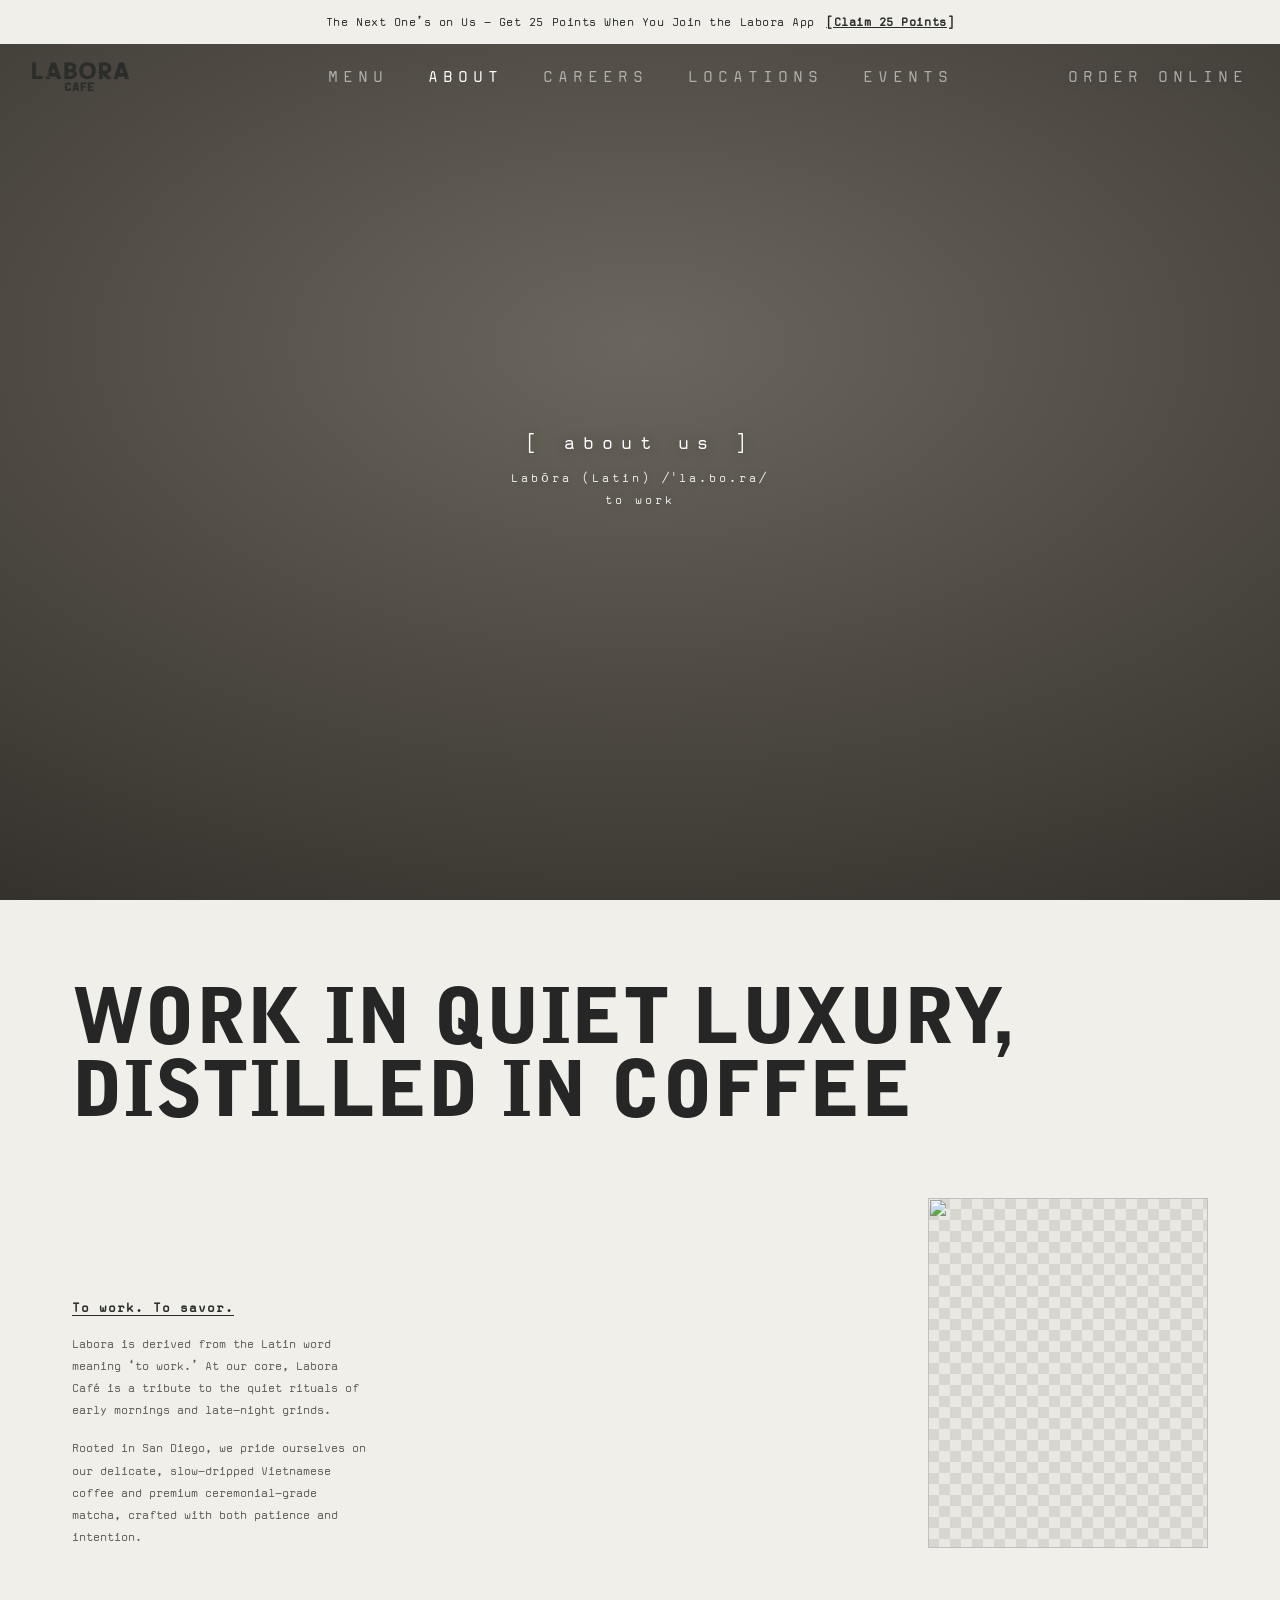
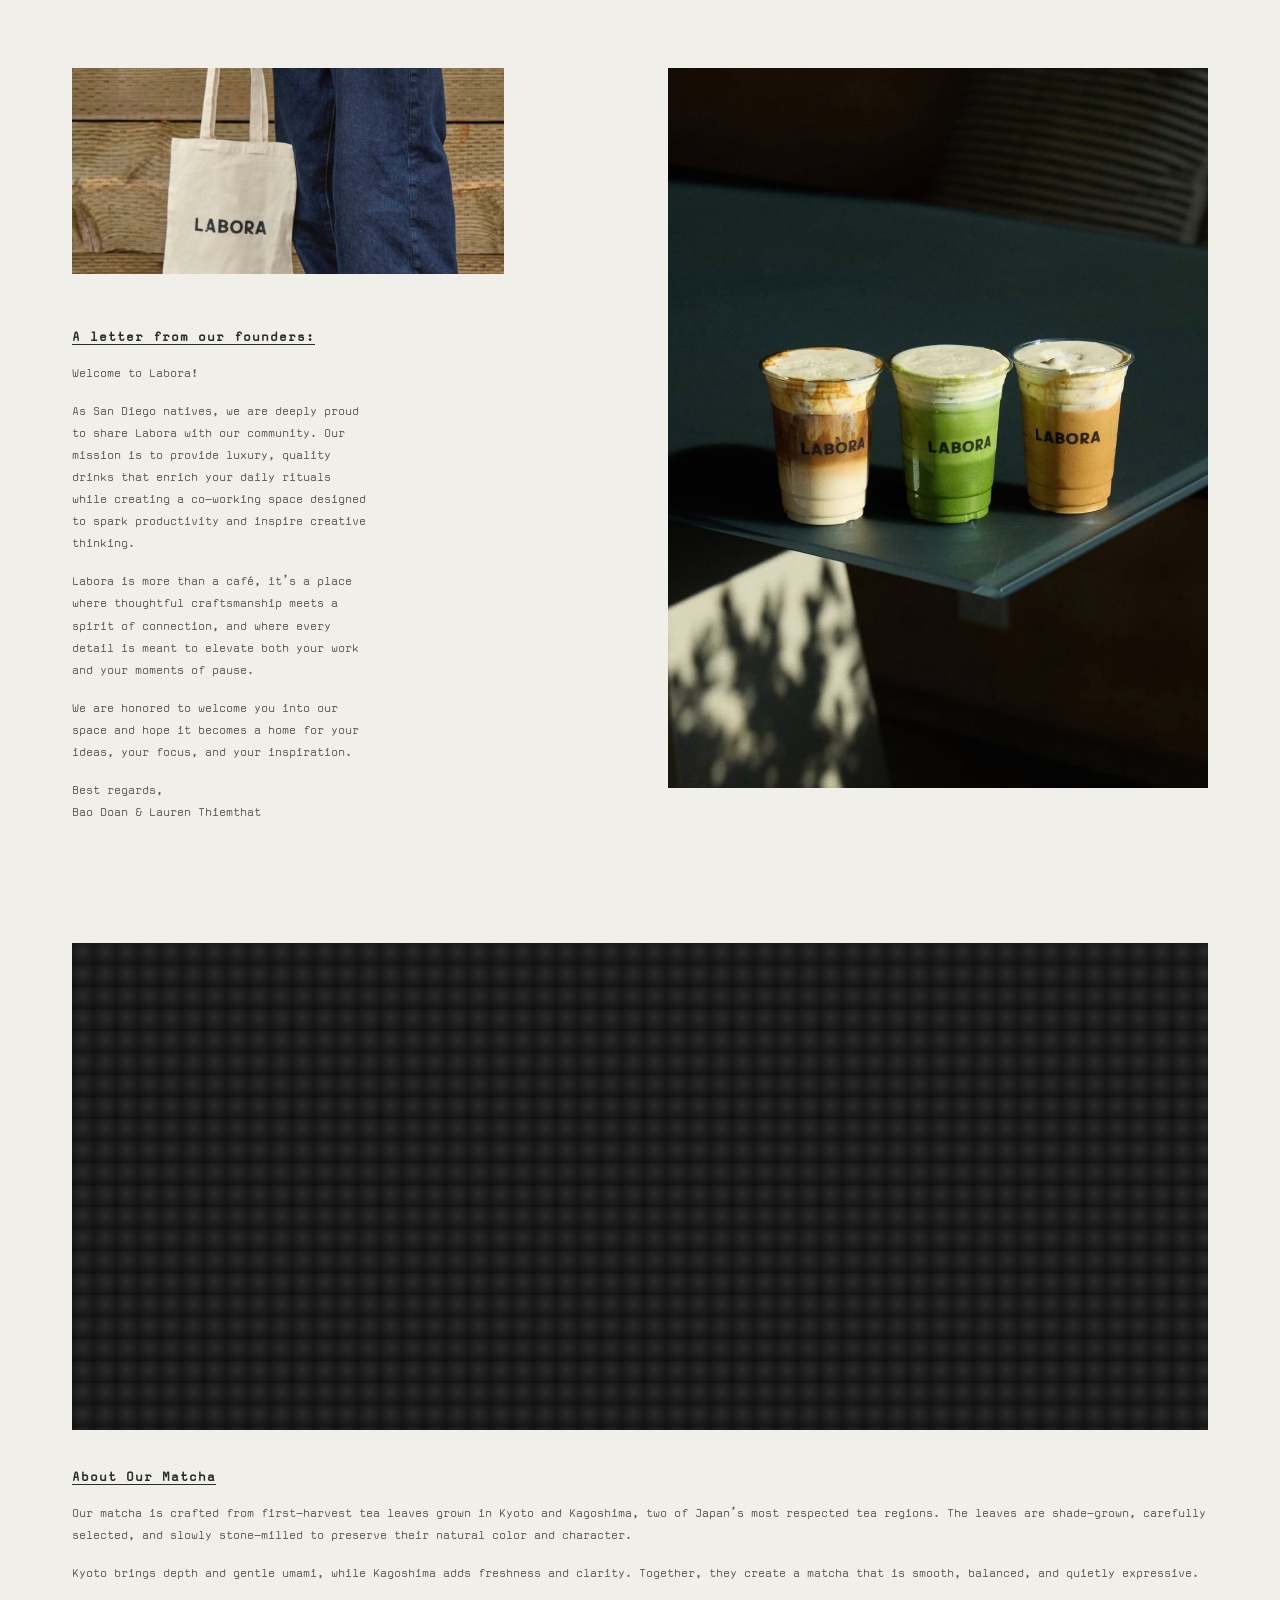
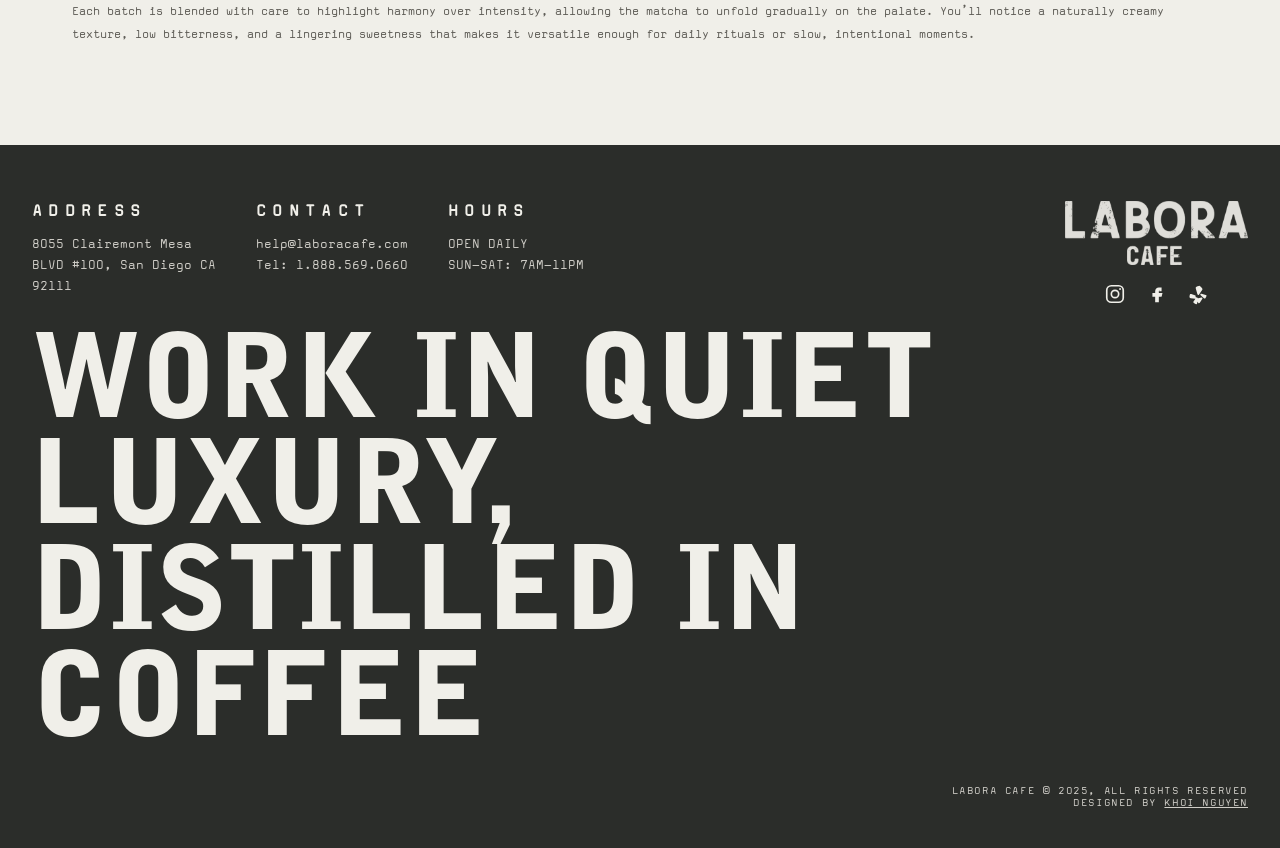
==== about.html @ d7cb6890 "Replaed placeholder + built remaining pages" ====
<!doctype html>
<html lang="en">
  <head>
    <meta charset="utf-8" />
    <meta name="viewport" content="width=device-width, initial-scale=1" />
    <title>About Us — Labora Cafe</title>
    <meta
      name="description"
      content="Labōra — Latin for 'to work.' A tribute to the quiet rituals of early mornings and late-night grinds, rooted in San Diego."
    />
    <link rel="stylesheet" href="styles.css" />
  </head>
  <body class="page-inner page-about">
    <!-- ============ ANNOUNCEMENT BAR (fixed) ============ -->
    <div class="announce">
      <p>
        The Next One&rsquo;s on Us &mdash; Get 25 Points When You Join the
        Labora App
        <a href="https://apps.apple.com/us/app/labora-cafe-rewards/id6759777764" class="announce__cta" target="_blank" rel="noopener">[Claim 25 Points]</a>
      </p>
    </div>

    <!-- ============ HERO ============ -->
    <section class="about-hero">
      <!-- NAV -->
      <header class="nav">
        <a href="index.html" class="nav__logo" aria-label="Labora Cafe home">
          <img src="assets/labora%20logo%20black.png" alt="Labora Cafe" />
        </a>

        <nav class="nav__links" aria-label="Primary">
          <a href="menu.html" class="nav__link">MENU</a>
          <a href="about.html" class="nav__link is-active">ABOUT</a>
          <a href="careers.html" class="nav__link">CAREERS</a>
          <a href="locations.html" class="nav__link">LOCATIONS</a>
          <a href="events.html" class="nav__link">EVENTS</a>
        </nav>

        <a href="https://onlineordering.laboracafe.com/" class="nav__order" target="_blank" rel="noopener">ORDER ONLINE</a>

        <button class="nav__toggle" aria-label="Open menu" aria-expanded="false">
          MENU
        </button>
      </header>

      <!-- Same footage as the ABOUT column on the home page; transition.js
         picks it up at the timestamp it was at when the column was clicked. -->
      <div class="about-hero__media">
        <video
          class="about-hero__video js-hero-video"
          muted
          loop
          playsinline
          preload="auto"
          data-section="about"
          data-video="assets/videos/about.mov"
        ></video>
      </div>

      <div class="about-hero__cue">
        <p class="about-hero__label">[ about us ]</p>
        <p class="about-hero__pron">Lab&#333;ra (Latin) /&#712;la.bo.ra/</p>
        <p class="about-hero__work">to work</p>
      </div>
    </section>

    <!-- ============ MAIN ============ -->
    <main class="about-main">
      <!-- VIEW TWO — statement + "To work. To savor." -->
      <section class="about-view2">
        <h2 class="about-statement">
          WORK IN QUIET LUXURY,<br />DISTILLED IN COFFEE
        </h2>
        <div class="about-view2__row">
          <div class="about-view2__text">
            <h3 class="about-eyebrow">To work. To savor.</h3>
            <p class="about-p">
              Labora is derived from the Latin word meaning &lsquo;to
              work.&rsquo; At our core, Labora Caf&eacute; is a tribute to the
              quiet rituals of early mornings and late-night grinds.
            </p>
            <p class="about-p">
              Rooted in San Diego, we pride ourselves on our delicate,
              slow-dripped Vietnamese coffee and premium ceremonial-grade
              matcha, crafted with both patience and intention.
            </p>
          </div>
          <div class="about-img about-view2__img js-scale">
            <img src="assets/img1.jpg" alt="" loading="lazy" decoding="async" />
          </div>
        </div>
      </section>

      <!-- VIEW ONE — a letter from our founders -->
      <section class="about-view1">
        <div class="about-view1__left">
          <div class="about-img about-view1__small js-scale">
            <img src="assets/img2.jpg" alt="" loading="lazy" decoding="async" />
          </div>
          <div class="about-view1__text">
            <h3 class="about-eyebrow">A letter from our founders:</h3>
            <p class="about-p">Welcome to Labora!</p>
            <p class="about-p">
              As San Diego natives, we are deeply proud to share Labora with our
              community. Our mission is to provide luxury, quality drinks that
              enrich your daily rituals while creating a co-working space
              designed to spark productivity and inspire creative thinking.
            </p>
            <p class="about-p">
              Labora is more than a caf&eacute;, it&rsquo;s a place where
              thoughtful craftsmanship meets a spirit of connection, and where
              every detail is meant to elevate both your work and your moments
              of pause.
            </p>
            <p class="about-p">
              We are honored to welcome you into our space and hope it becomes a
              home for your ideas, your focus, and your inspiration.
            </p>
            <p class="about-p">
              Best regards,<br />Bao Doan &amp; Lauren Thiemthat
            </p>
          </div>
        </div>
        <div class="about-img about-view1__big js-scale">
            <img src="assets/img3.jpg" alt="" loading="lazy" decoding="async" />
          </div>
      </section>

      <!-- VIEW THREE — wide media + About Our Matcha (full width) -->
      <section class="about-view3">
        <div class="about-img about-img--wide about-img--dark js-scale">
          <video
            class="about-video js-about-video"
            muted
            loop
            playsinline
            preload="none"
            data-video="assets/videos/matcha.mov"
          ></video>
        </div>
        <h3 class="about-eyebrow">About Our Matcha</h3>
        <p class="about-p">
          Our matcha is crafted from first-harvest tea leaves grown in Kyoto and
          Kagoshima, two of Japan&rsquo;s most respected tea regions. The leaves
          are shade-grown, carefully selected, and slowly stone-milled to
          preserve their natural color and character.
        </p>
        <p class="about-p">
          Kyoto brings depth and gentle umami, while Kagoshima adds freshness
          and clarity. Together, they create a matcha that is smooth, balanced,
          and quietly expressive.
        </p>
        <p class="about-p">
          Each batch is blended with care to highlight harmony over intensity,
          allowing the matcha to unfold gradually on the palate. You&rsquo;ll
          notice a naturally creamy texture, low bitterness, and a lingering
          sweetness that makes it versatile enough for daily rituals or slow,
          intentional moments.
        </p>
      </section>
    </main>

    <!-- ============ FOOTER ============ -->
    <footer class="footer">
      <div class="footer__cols">
        <div class="footer__col">
          <h3 class="footer__label">ADDRESS</h3>
          <p>8055 Clairemont Mesa<br />BLVD #100, San Diego CA<br />92111</p>
        </div>
        <div class="footer__col">
          <h3 class="footer__label">CONTACT</h3>
          <p>help@laboracafe.com<br />Tel: 1.888.569.0660</p>
        </div>
        <div class="footer__col">
          <h3 class="footer__label">HOURS</h3>
          <p>OPEN DAILY<br />SUN&ndash;SAT: 7AM&ndash;11PM</p>
        </div>

        <div class="footer__brand">
          <img
            class="footer__logo"
            src="assets/labora%20logo%20white.png"
            alt="Labora Cafe"
          />
          <div class="footer__social">
            <a href="https://www.instagram.com/laboracafe/" aria-label="Instagram" target="_blank" rel="noopener">
              <svg
                viewBox="0 0 24 24"
                width="22"
                height="22"
                fill="none"
                stroke="currentColor"
                stroke-width="1.8"
              >
                <rect x="3" y="3" width="18" height="18" rx="5" />
                <circle cx="12" cy="12" r="4" />
                <circle
                  cx="17.5"
                  cy="6.5"
                  r="1"
                  fill="currentColor"
                  stroke="none"
                />
              </svg>
            </a>
            <a href="#" aria-label="Facebook">
              <svg viewBox="0 0 24 24" width="22" height="22" fill="currentColor">
                <path
                  d="M14 9h3V5h-3c-2.2 0-4 1.8-4 4v2H7v4h3v6h4v-6h3l1-4h-4V9c0-.6.4-1 1-1z"
                />
              </svg>
            </a>
            <a href="https://www.yelp.com/biz/labora-kearny-mesa-san-diego?osq=Labora+-+Kearny+Mesa&amp;dd_referrer=https%3A%2F%2Fwww.yelp.com%2F" aria-label="Yelp" target="_blank" rel="noopener">
              <svg viewBox="0 0 24 24" width="22" height="22" fill="currentColor">
                <path
                  d="M12.5 3c-.6 0-3.5.9-3.9 1.5-.3.4-.2.9-.1 1.4l1.7 6.2c.2.7.6 1 1 1 .3 0 .6-.2.9-.6l3.3-4.9c.3-.5.5-.9.3-1.4C15.4 5.6 13.1 3 12.5 3zM8.2 13.6 3.6 12c-.5-.1-1-.2-1.4.2-.4.5-.7 3.1-.4 3.7.2.5.7.7 1.2.8l4.7.4c.6 0 1-.2 1.1-.6.2-.5 0-.9-.4-1.2zm1.9 2.1c-.4-.2-.9-.1-1.2.3l-2.7 3.9c-.3.4-.5.9-.3 1.4.3.6 2.5 1.9 3.1 1.8.6 0 .9-.5 1-1l.7-4.8c.1-.6-.1-1-.5-1.2zm5.6.6c-.2-.4-.6-.6-1.1-.5l-4.7 1c-.6.1-.9.5-.9 1 0 .6 2.1 4 2.6 4.2.5.2 1-.1 1.3-.5l2.6-4c.3-.4.4-.8.2-1.2zm3.6-3.2-4.6-1.4c-.5-.1-1 0-1.2.5-.2.4 0 .9.3 1.2l3.6 3.2c.4.3.8.5 1.3.3.6-.3 1.6-2.7 1.5-3.3-.1-.5-.5-.8-.9-.5z"
                />
              </svg>
            </a>
          </div>
        </div>
      </div>

      <div class="footer__tagline">
        <h2 class="footer__headline">
          WORK IN QUIET LUXURY,<br />DISTILLED IN COFFEE
        </h2>

        <p class="footer__legal">
          LABORA CAFE &copy; 2025, ALL RIGHTS RESERVED<br />
          DESIGNED BY
          <a href="https://khoiqnguyen.com" target="_blank" rel="noopener"
            >KHOI NGUYEN</a
          >
        </p>
      </div>
    </footer>

    <script src="about.js"></script>
    <script src="transition.js"></script>
  </body>
</html>
---- styles.css ----
/* ============================================================
   FONTS
   Drop your custom files into assets/fonts/ then update the
   src paths + filenames below. Fallbacks render until you do.
   ============================================================ */
@font-face {
  font-family: "LaboraHead";
  src: url("assets/fonts/Bell%20Gothic%20Std/Bell%20Gothic%20Std%20Black.otf")
    format("opentype");
  font-weight: 900;
  font-display: swap;
}
@font-face {
  font-family: "LaboraMono";
  src: url("assets/fonts/MagdaCleanMono/MagdaCleanMono%20Regular.otf")
    format("opentype");
  font-weight: 400;
  font-display: swap;
}

:root {
  --bg: #2b2d2a; /* charcoal */
  --cream: #f0efe9;
  --text: #f0efe9;

  /* Headline: heavy condensed grotesque. Swap fallback if needed. */
  --font-head:
    "LaboraHead", "Arial Narrow", "Oswald", "Helvetica Neue", sans-serif;
  /* Labels / body: monospace */
  --font-mono: "LaboraMono", "Courier New", ui-monospace, monospace;

  --nav-h: 64px;
  --announce-h: 44px;
}

* {
  box-sizing: border-box;
  margin: 0;
  padding: 0;
}

html,
body {
  background: var(--bg);
  color: var(--text);
}
body {
  font-family: var(--font-mono);
  -webkit-font-smoothing: antialiased;
}
a {
  color: inherit;
  text-decoration: none;
}
img {
  display: block;
  max-width: 100%;
}

/* ============================================================
   ANNOUNCEMENT BAR
   ============================================================ */
.announce {
  height: var(--announce-h);
  background: var(--cream);
  color: var(--bg);
  display: flex;
  align-items: center;
  justify-content: center;
  text-align: center;
  padding: 0 16px;
}
.announce p {
  font-family: var(--font-mono);
  font-size: 13px;
  letter-spacing: 0.04em;
}
.announce__cta {
  text-decoration: underline;
  font-weight: 700;
  margin-left: 4px;
}

/* ============================================================
   NAV (overlaid on hero)
   ============================================================ */
.nav {
  position: absolute;
  top: var(--announce-h);
  left: 0;
  right: 0;
  height: var(--nav-h);
  z-index: 20;
  display: flex;
  align-items: center;
  justify-content: space-between;
  padding: 0 32px;
  pointer-events: none; /* let panel hover pass through gaps */
}
.nav > * {
  pointer-events: auto;
}
.nav__logo img {
  height: 34px;
  width: auto;
}
.nav__order {
  font-family: var(--font-mono);
  font-size: 18px;
  letter-spacing: 5px;
  color: #fff;
  text-shadow: 0 1px 8px rgba(0, 0, 0, 0.45);
}
.nav__order:hover {
  opacity: 0.7;
}

/* ============================================================
   HERO — 5 equal columns over a cross-fading full-screen video
   ============================================================ */
.hero {
  position: relative;
  height: calc(100vh - var(--announce-h));
  overflow: hidden;
}

/* --- Full-screen background media (one layer per section) --- */
.hero__media {
  position: absolute;
  inset: 0;
  z-index: 0;
}
.hero__layer {
  position: absolute;
  inset: 0;
  opacity: 0;
  transition: opacity 0.7s ease;
  background-size: cover;
  background-position: center;
}
.hero__layer.is-active {
  opacity: 1;
}
/* Distinct placeholder gradient per section until real videos arrive */
.hero__layer[data-section="menu"] {
  background-image: linear-gradient(120deg, #3a3633, #15130f);
}
.hero__layer[data-section="about"] {
  background-image: linear-gradient(120deg, #46403a, #211b14);
}
.hero__layer[data-section="careers"] {
  background-image: linear-gradient(120deg, #2f3a33, #11160f);
}
.hero__layer[data-section="locations"] {
  background-image: linear-gradient(120deg, #3a3340, #161019);
}
.hero__layer[data-section="contact"] {
  background-image: linear-gradient(120deg, #403a33, #1a140d);
}
.hero__video {
  width: 100%;
  height: 100%;
  object-fit: cover;
  display: block;
}

/* --- The 5 columns --- */
.hero__track {
  position: relative;
  z-index: 1;
  display: flex;
  height: 100%;
}
.panel {
  position: relative;
  flex: 1 1 0;
  min-width: 0;
  height: 100%;
  display: flex;
  align-items: flex-end;
  color: #fff;
  overflow: hidden;
}

.panel__content {
  position: relative;
  z-index: 1;
  padding: 0 28px 56px;
  transition: transform 0.5s ease;
}
.panel__title {
  font-family: var(--font-head);
  font-weight: 900;
  font-size: 20px;
  line-height: 1;
  letter-spacing: 4px;
  text-transform: uppercase;
  opacity: 0.9;
  transition: opacity 0.4s ease;
}
.panel__sub {
  font-family: var(--font-mono);
  font-size: 16px;
  line-height: 1.45;
  letter-spacing: 2px;
  margin-top: 14px;
  max-width: 16em; /* narrow enough to wrap onto 2 lines */
  min-height: 2.9em; /* reserve 2 lines so CTAs align */
  opacity: 0.8;
  transition: opacity 0.4s ease;
}
.panel__more {
  display: inline-block;
  font-family: var(--font-mono);
  font-size: 14px;
  text-decoration: underline;
  margin-top: 12px;
  opacity: 0;
  transform: translateY(6px);
  transition:
    opacity 0.4s ease,
    transform 0.4s ease;
}

/* Active column (default = Menu, or the one being hovered) */
.panel.is-active .panel__title {
  opacity: 1;
}
.panel.is-active .panel__sub {
  opacity: 1;
}
.panel.is-active .panel__more {
  opacity: 1;
  transform: none;
}
.panel.is-active .panel__content {
  transform: translateY(-10px);
}

/* While actively hovering: only the text changes opacity (overlay stays uniform) */
.hero.is-hover .panel:not(.is-active) .panel__title,
.hero.is-hover .panel:not(.is-active) .panel__sub {
  opacity: 0.55;
}

/* ============================================================
   MOBILE — swipeable carousel with dots
   ============================================================ */
.dots {
  display: none;
}

@media (max-width: 768px) {
  .hero__track {
    overflow-x: auto;
    overflow-y: hidden;
    scroll-snap-type: x mandatory;
    -webkit-overflow-scrolling: touch;
    scrollbar-width: none;
  }
  .hero__track::-webkit-scrollbar {
    display: none;
  }

  .panel {
    flex: 0 0 100%;
    width: 100vw;
    scroll-snap-align: start;
  }
  .panel__content {
    padding: 0 26px 64px;
  }

  /* Every slide reads as active on mobile */
  .panel__title,
  .panel__sub {
    opacity: 1;
  }
  .panel__more {
    opacity: 1;
    transform: none;
  }
  .panel.is-active .panel__content {
    transform: none;
  }
  .dots {
    display: flex;
    justify-content: center;
    gap: 12px;
    padding: 18px 0 24px;
    background: var(--bg);
  }
  .dot {
    width: 9px;
    height: 9px;
    border-radius: 50%;
    border: none;
    background: #6f6c66;
    padding: 0;
    cursor: pointer;
    transition:
      background 0.25s ease,
      transform 0.25s ease;
  }
  .dot.is-active {
    background: var(--cream);
    transform: scale(1.15);
  }
}

/* ============================================================
   FOOTER
   ============================================================ */
.footer {
  background: var(--bg);
  color: var(--cream); /* keep footer text light even on light pages */
  padding: 56px 32px 40px;
}
.footer__cols {
  display: grid;
  grid-template-columns: repeat(3, auto) 1fr;
  gap: 40px;
  align-items: start;
}
.footer__label {
  font-family: var(--font-mono);
  font-size: 18px;
  font-weight: 700;
  letter-spacing: 0.35em;
  margin-bottom: 14px;
}
.footer__col p {
  font-family: var(--font-mono);
  font-size: 14px;
  line-height: 1.5;
  color: #cfcdc7;
}
.footer__brand {
  justify-self: end;
  display: flex;
  flex-direction: column;
  align-items: center; /* center the social row under the logo */
  width: fit-content;
}
.footer__logo {
  height: 64px;
  width: auto;
}
.footer__social {
  display: flex;
  justify-content: center;
  gap: 20px;
  margin-top: 18px;
  color: var(--cream);
}
.footer__social a:hover {
  opacity: 0.65;
}

/* Shrink-to-fit box so the legal can right-align to the headline's edge */
.footer__tagline {
  width: fit-content;
  margin-top: 28px;
}

.footer__headline {
  font-family: var(--font-head);
  font-weight: 700;
  text-transform: uppercase;
  font-size: clamp(40px, 9vw, 130px);
  line-height: 0.92;
  letter-spacing: 0.01em;
}

.footer__legal {
  font-family: var(--font-mono);
  font-size: 12px;
  letter-spacing: 0.05em;
  color: #cfcdc7;
  margin-top: 24px;
  text-align: right; /* aligns with the end of "COFFEE" */
}
.footer__legal a {
  text-decoration: underline;
}

@media (max-width: 768px) {
  .footer {
    padding: 40px 24px 32px;
    text-align: center;
  }
  .footer__cols {
    grid-template-columns: 1fr;
    gap: 28px;
    justify-items: center;
  }
  .footer__brand {
    justify-self: center;
    text-align: center;
  }
  .footer__logo {
    margin: 0 auto;
  }
  .footer__social {
    justify-content: center;
  }
  .footer__label {
    letter-spacing: 0.3em;
  }
  .footer__tagline {
    width: auto;
    margin-inline: auto;
  }
  .footer__legal {
    text-align: center;
  }
}

/* ============================================================
   INNER PAGES (shared: menu, about, …)
   ============================================================ */
.page-inner {
  background: var(--cream);
  color: var(--bg);
  padding-top: var(--announce-h); /* offset the fixed announcement bar */
}

/* Announcement bar becomes a fixed banner on inner pages */
.page-inner .announce {
  position: fixed;
  top: 0;
  left: 0;
  right: 0;
  z-index: 100;
}

/* --- Nav with links --- */
.page-inner .nav {
  position: absolute;
  top: 0; /* sits at the top of the hero (page already offset for announce) */
}
.nav__links {
  position: absolute;
  left: 50%;
  transform: translateX(-50%);
  display: flex;
  gap: 40px;
}
.nav__link,
.page-inner .nav__order {
  font-family: var(--font-mono);
  font-size: 18px;
  letter-spacing: 5px;
  color: #fff;
  opacity: 0.55;
  transition: opacity 0.25s ease;
}
.nav__link.is-active,
.nav__link:hover,
.page-inner .nav__order:hover {
  opacity: 1;
}
.nav__toggle {
  display: none;
  background: none;
  border: none;
  cursor: pointer;
  font-family: var(--font-mono);
  font-size: 18px;
  letter-spacing: 5px;
  color: #fff;
  padding: 0;
}

/* --- Hero --- */
.menu-hero {
  position: relative;
  height: calc(100vh - var(--announce-h));
  min-height: 540px;
  background: #0d0d0d;
  overflow: hidden;
}
.menu-hero__media {
  position: absolute;
  inset: 0;
  z-index: 0;
  /* placeholder backdrop until the hero video is added */
  background: radial-gradient(120% 90% at 50% 40%, #2a2a2a 0%, #0d0d0d 70%);
}
.menu-hero__video {
  width: 100%;
  height: 100%;
  object-fit: cover;
  display: block;
}
.menu-hero__cue {
  position: absolute;
  top: 50%;
  left: 50%;
  transform: translate(-50%, -50%);
  z-index: 2;
  font-family: var(--font-mono);
  font-size: 15px;
  letter-spacing: 6px;
  color: rgba(255, 255, 255, 0.85);
  white-space: nowrap;
}

/* --- Menu sections --- */
.menu-main {
  max-width: 1280px;
  margin: 0 auto;
  padding: 80px 32px 100px;
}
.menu-section + .menu-section {
  margin-top: 72px;
}
.menu-section__title {
  font-family: var(--font-head);
  font-weight: 900;
  text-transform: uppercase;
  font-size: clamp(28px, 4vw, 44px);
  letter-spacing: 0.04em;
  margin-bottom: 32px;
}
.menu-grid {
  display: grid;
  grid-template-columns: repeat(4, 1fr);
  column-gap: 28px;
  row-gap: 44px;
}
.menu-item__img {
  /* portrait frame — the drink photos are 2:3, and a landscape crop cut
     the foam layers off the top of every cup */
  aspect-ratio: 3 / 4;
  margin-bottom: 16px;
  background-color: #e9e8e2;
  /* checkerboard = image placeholder */
  background-image: linear-gradient(45deg, #d7d6cf 25%, transparent 25%),
    linear-gradient(-45deg, #d7d6cf 25%, transparent 25%),
    linear-gradient(45deg, transparent 75%, #d7d6cf 75%),
    linear-gradient(-45deg, transparent 75%, #d7d6cf 75%);
  background-size: 22px 22px;
  background-position: 0 0, 0 11px, 11px -11px, -11px 0;
  overflow: hidden;
}
.menu-item__img img {
  width: 100%;
  height: 100%;
  object-fit: cover;
  display: block;
}
.menu-item__name {
  font-family: var(--font-mono);
  font-weight: 700;
  font-size: 15px;
  letter-spacing: 1px;
  text-transform: uppercase;
  margin-bottom: 8px;
}
.menu-item__desc {
  font-family: var(--font-mono);
  font-size: 12px;
  line-height: 1.5;
  color: #76746e;
  margin-bottom: 12px;
  min-height: 3em; /* keep prices aligned across a row */
}
.menu-item__price {
  display: block;
  text-align: right;
  font-family: var(--font-mono);
  font-size: 13px;
  letter-spacing: 1px;
}

/* --- Menu page responsive --- */
@media (max-width: 768px) {
  .nav__links,
  .page-inner .nav__order {
    display: none;
  }
  .nav__toggle {
    display: block;
  }

  /* mobile dropdown when toggled open */
  .page-inner .nav.is-open .nav__links {
    display: flex;
    flex-direction: column;
    gap: 22px;
    position: fixed;
    inset: calc(var(--announce-h) + var(--nav-h)) 0 auto 0;
    background: #0d0d0d;
    padding: 28px 32px 36px;
    align-items: flex-start;
    transform: none;
    left: 0;
    z-index: 90;
  }
  .page-inner .nav.is-open .nav__order {
    display: block;
    position: fixed;
    top: calc(var(--announce-h) + var(--nav-h) + 188px);
    left: 32px;
    z-index: 90;
  }

  .menu-main {
    padding: 56px 24px 72px;
  }
  .menu-grid {
    grid-template-columns: repeat(2, 1fr);
    column-gap: 20px;
    row-gap: 36px;
  }
  .menu-section + .menu-section {
    margin-top: 56px;
  }
  .menu-item__desc {
    min-height: 0;
  }
}

/* ============================================================
   ABOUT PAGE
   ============================================================ */
.about-hero {
  position: relative;
  height: calc(100vh - var(--announce-h));
  min-height: 560px;
  overflow: hidden;
}
.about-hero__media {
  position: absolute;
  inset: 0;
  z-index: 0;
  /* backdrop shows through until the hero video has decoded a frame */
  background: radial-gradient(120% 100% at 50% 35%, #6b665d 0%, #2f2c27 85%);
}
.about-hero__video {
  width: 100%;
  height: 100%;
  object-fit: cover;
  display: block;
}
.about-hero__cue {
  position: absolute;
  top: 50%;
  left: 50%;
  transform: translate(-50%, -50%);
  z-index: 2;
  text-align: center;
  color: #fff;
  text-shadow: 0 1px 12px rgba(0, 0, 0, 0.35);
  font-family: var(--font-mono);
}
.about-hero__label {
  font-size: 20px;
  letter-spacing: 8px;
  margin-bottom: 14px;
}
.about-hero__pron,
.about-hero__work {
  font-size: 13px;
  letter-spacing: 3px;
  line-height: 1.7;
  opacity: 0.9;
}

/* --- Main container --- */
.about-main {
  max-width: 1200px;
  margin: 0 auto;
  padding: 88px 32px 100px;
}

/* Shared small underlined heading + body copy */
.about-eyebrow {
  font-family: var(--font-mono);
  font-size: 14px;
  letter-spacing: 1px;
  text-decoration: underline;
  text-underline-offset: 3px;
  margin-bottom: 18px;
}
.about-p {
  font-family: var(--font-mono);
  font-size: 13px;
  line-height: 1.7;
  color: #5f5d57;
  max-width: 42ch;
}
.about-p + .about-p {
  margin-top: 16px;
}

/* Image placeholders (checkerboard = drop an <img> inside to replace) */
.about-img {
  background-color: #e9e8e2;
  background-image: linear-gradient(45deg, #d7d6cf 25%, transparent 25%),
    linear-gradient(-45deg, #d7d6cf 25%, transparent 25%),
    linear-gradient(45deg, transparent 75%, #d7d6cf 75%),
    linear-gradient(-45deg, transparent 75%, #d7d6cf 75%);
  background-size: 22px 22px;
  background-position: 0 0, 0 11px, 11px -11px, -11px 0;
  overflow: hidden;
  transform-origin: center;
  will-change: transform;
}
.about-img img,
.about-img video {
  width: 100%;
  height: 100%;
  object-fit: cover;
  display: block;
}
.about-img--dark {
  background-color: #0d0d0d;
  background-image: radial-gradient(120% 120% at 50% 40%, #2a2a2a 0%, #0a0a0a 75%);
}

/* Statement headline */
.about-statement {
  font-family: var(--font-head);
  font-weight: 900;
  text-transform: uppercase;
  font-size: clamp(34px, 6vw, 84px);
  line-height: 0.95;
  letter-spacing: 0.01em;
  color: #262626;
}

/* VIEW TWO — statement (top) + "To work. To savor." (bottom-left) + image (right) */
.about-view2 {
  margin-bottom: 120px;
}
.about-view2 .about-statement {
  margin-bottom: 64px;
}
.about-view2__row {
  display: grid;
  grid-template-columns: 1fr auto;
  column-gap: 56px;
  align-items: end;
}
.about-view2__img {
  width: 280px;
  aspect-ratio: 4 / 5;
}

/* VIEW ONE — founders letter (small image above + text) | big image */
.about-view1 {
  display: grid;
  grid-template-columns: 1fr 1fr;
  column-gap: 56px;
  align-items: start;
  margin-bottom: 120px;
}
.about-view1__left {
  display: flex;
  flex-direction: column;
  gap: 56px;
}
.about-view1__small {
  width: 80%;
  aspect-ratio: 2.1 / 1;
}
.about-view1__big {
  aspect-ratio: 3 / 4;
}

/* VIEW THREE — wide media + "About Our Matcha" full width */
.about-img--wide {
  width: 100%;
  aspect-ratio: 21 / 9;
  margin-bottom: 40px;
}
.about-view3 .about-p {
  max-width: none; /* fill the container width */
}

@media (max-width: 768px) {
  .about-hero__label {
    font-size: 17px;
    letter-spacing: 6px;
  }
  .about-main {
    padding: 56px 24px 72px;
  }
  .about-view2__row,
  .about-view1 {
    grid-template-columns: 1fr;
    row-gap: 32px;
  }
  .about-view2__img,
  .about-view1__small {
    width: 100%;
  }
  .about-view2,
  .about-view1 {
    margin-bottom: 64px;
  }
  .about-view2 .about-statement {
    margin-bottom: 40px;
  }
  .about-img--wide {
    aspect-ratio: 4 / 3;
  }
}

/* ============================================================
   LOCATIONS PAGE
   ============================================================ */
.loc-hero {
  position: relative;
  height: calc(100vh - var(--announce-h));
  min-height: 540px;
  background: #0d0d0d;
  overflow: hidden;
}
.loc-hero__media {
  position: absolute;
  inset: 0;
  z-index: 0;
  /* backdrop shows through until the hero video has decoded a frame */
  background: radial-gradient(120% 90% at 50% 40%, #2a2a2a 0%, #0d0d0d 70%);
}
.loc-hero__video {
  width: 100%;
  height: 100%;
  object-fit: cover;
  display: block;
}
.loc-hero__cue {
  position: absolute;
  top: 50%;
  left: 50%;
  transform: translate(-50%, -50%);
  z-index: 2;
  font-family: var(--font-mono);
  font-size: 15px;
  letter-spacing: 6px;
  color: rgba(255, 255, 255, 0.85);
  white-space: nowrap;
}

/* --- The two stores --- */
.loc-main {
  max-width: 1280px;
  margin: 0 auto;
  padding: 96px 32px 110px;
}
.loc-store {
  display: grid;
  grid-template-columns: 1fr 1fr;
  column-gap: 64px;
  align-items: center;
}
.loc-store + .loc-store {
  margin-top: 120px;
}
/* second store mirrors the first: copy left, footage right */
.loc-store--flip .loc-store__media {
  order: 2;
}
.loc-store__media {
  aspect-ratio: 4 / 5;
  background: radial-gradient(120% 100% at 50% 40%, #2a2a2a 0%, #0d0d0d 75%);
  overflow: hidden;
}
.loc-store__video {
  width: 100%;
  height: 100%;
  object-fit: cover;
  display: block;
}
.loc-store__tag {
  font-family: var(--font-mono);
  font-size: 13px;
  letter-spacing: 4px;
  text-transform: uppercase;
  color: #8a8880;
  margin-bottom: 18px;
}
.loc-store__name {
  font-family: var(--font-head);
  font-weight: 900;
  text-transform: uppercase;
  font-size: clamp(34px, 5vw, 64px);
  line-height: 0.95;
  letter-spacing: 0.01em;
  color: #262626;
  margin-bottom: 28px;
}
.loc-store__desc {
  font-family: var(--font-mono);
  font-size: 13px;
  line-height: 1.7;
  color: #5f5d57;
  margin-bottom: 28px;
}
.loc-store__addr {
  display: block;
  font-family: var(--font-mono);
  font-style: normal;
  font-size: 13px;
  line-height: 1.7;
  letter-spacing: 1px;
  text-transform: uppercase;
  color: #262626;
}
/* the icon sits beside the last line, so align on the bottom edge */
.loc-store__link {
  display: inline-flex;
  align-items: flex-end;
  gap: 10px;
  transition: opacity 0.25s ease;
}
.loc-store__link:hover {
  opacity: 0.6;
}
/* underline the street only — an underscored icon reads as a glitch */
.loc-store__street {
  text-decoration: underline;
  text-underline-offset: 4px;
}
.loc-store__ext {
  flex: 0 0 auto;
  /* nudge off the baseline so it optically centres on the last line */
  margin-bottom: 4px;
}

/* Visible to screen readers only */
.sr-only {
  position: absolute;
  width: 1px;
  height: 1px;
  padding: 0;
  margin: -1px;
  overflow: hidden;
  clip: rect(0, 0, 0, 0);
  white-space: nowrap;
  border: 0;
}

@media (max-width: 768px) {
  .loc-main {
    padding: 56px 24px 72px;
  }
  .loc-store {
    grid-template-columns: 1fr;
    row-gap: 32px;
  }
  /* stacked, the footage always leads */
  .loc-store--flip .loc-store__media {
    order: 0;
  }
  .loc-store + .loc-store {
    margin-top: 72px;
  }
  .loc-store__media {
    aspect-ratio: 4 / 3;
  }
}

/* ============================================================
   FORMS (shared: careers, events)
   ============================================================ */
/* Fields are underline rules rather than boxes — the site has no
   other boxed UI, and default form chrome fights the mono type. */
.field + .field {
  margin-top: 30px;
}
.field__label {
  display: block;
  font-family: var(--font-mono);
  font-size: 12px;
  letter-spacing: 3px;
  text-transform: uppercase;
  color: #262626;
  margin-bottom: 10px;
}
.field__opt {
  color: #8a8880;
  letter-spacing: 2px;
}
.field__input {
  width: 100%;
  font-family: var(--font-mono);
  font-size: 14px;
  color: #262626;
  background: transparent;
  border: none;
  border-bottom: 1px solid #c9c7bf;
  border-radius: 0;
  padding: 8px 0;
  transition: border-color 0.25s ease;
}
.field__input:focus {
  outline: none;
  border-bottom-color: #262626;
}
.field__input.has-error {
  border-bottom-color: #a4462f;
}
.field__textarea {
  resize: vertical;
  line-height: 1.6;
}
/* Safari/iOS give date inputs their own inner padding and centring */
.field__date {
  -webkit-appearance: none;
  appearance: none;
  min-height: 37px;
  text-align: left;
  cursor: pointer;
}
.field__select {
  /* strip the native control, then draw our own caret */
  -webkit-appearance: none;
  appearance: none;
  cursor: pointer;
  background-image: linear-gradient(45deg, transparent 50%, #262626 50%),
    linear-gradient(135deg, #262626 50%, transparent 50%);
  background-position: right 6px center, right 1px center;
  background-size: 6px 6px, 6px 6px;
  background-repeat: no-repeat;
  padding-right: 20px;
}
.field__hint,
.field__error {
  font-family: var(--font-mono);
  font-size: 12px;
  line-height: 1.5;
  margin-top: 8px;
}
.field__hint {
  color: #8a8880;
}
.field__error {
  color: #a4462f;
}
.field__error:empty {
  display: none;
}

/* Resume picker — the native file input is unstylable, so it is
   visually hidden and the label acts as the button. It stays in the
   tab order and keeps its own focus ring. */
.field--file {
  margin-top: 30px;
}
.field__file {
  position: absolute;
  width: 1px;
  height: 1px;
  opacity: 0;
  overflow: hidden;
}
.filepick {
  display: flex;
  align-items: center;
  gap: 16px;
  flex-wrap: wrap;
}
.filepick__btn {
  font-family: var(--font-mono);
  font-size: 12px;
  letter-spacing: 3px;
  text-transform: uppercase;
  color: #262626;
  border: 1px solid #262626;
  padding: 11px 20px;
  cursor: pointer;
  transition:
    background 0.25s ease,
    color 0.25s ease;
}
.filepick__btn:hover {
  background: #262626;
  color: var(--cream);
}
.field__file:focus-visible + .filepick .filepick__btn {
  outline: 2px solid #262626;
  outline-offset: 3px;
}
.filepick__name {
  font-family: var(--font-mono);
  font-size: 13px;
  color: #5f5d57;
  word-break: break-all;
}

.form-submit {
  margin-top: 44px;
  font-family: var(--font-mono);
  font-size: 13px;
  letter-spacing: 4px;
  text-transform: uppercase;
  color: var(--cream);
  background: #262626;
  border: 1px solid #262626;
  padding: 15px 32px;
  cursor: pointer;
  transition:
    background 0.25s ease,
    color 0.25s ease;
}
.form-submit:hover {
  background: transparent;
  color: #262626;
}
.form-status {
  font-family: var(--font-mono);
  font-size: 12px;
  line-height: 1.6;
  margin-top: 18px;
  color: #5f5d57;
}
.form-status.is-error {
  color: #a4462f;
}
.form-status:empty {
  display: none;
}

/* ============================================================
   CAREERS PAGE
   ============================================================ */
.careers-hero {
  position: relative;
  height: calc(100vh - var(--announce-h));
  min-height: 540px;
  background: #0d0d0d;
  overflow: hidden;
}
.careers-hero__media {
  position: absolute;
  inset: 0;
  z-index: 0;
  /* backdrop shows through until the hero video has decoded a frame */
  background: radial-gradient(120% 90% at 50% 40%, #2a2a2a 0%, #0d0d0d 70%);
}
.careers-hero__video {
  width: 100%;
  height: 100%;
  object-fit: cover;
  display: block;
}
.careers-hero__cue {
  position: absolute;
  top: 50%;
  left: 50%;
  transform: translate(-50%, -50%);
  z-index: 2;
  font-family: var(--font-mono);
  font-size: 15px;
  letter-spacing: 6px;
  color: rgba(255, 255, 255, 0.85);
  white-space: nowrap;
}

/* --- Statement + application form --- */
.careers-main {
  max-width: 1280px;
  margin: 0 auto;
  padding: 96px 32px 110px;
  display: grid;
  grid-template-columns: 1fr 1fr;
  column-gap: 80px;
  align-items: start;
}
.careers-statement {
  font-family: var(--font-head);
  font-weight: 900;
  text-transform: uppercase;
  font-size: clamp(34px, 5vw, 68px);
  line-height: 0.95;
  letter-spacing: 0.01em;
  color: #262626;
}
.careers-form {
  max-width: 480px;
}


@media (max-width: 900px) {
  .careers-main {
    grid-template-columns: 1fr;
    row-gap: 48px;
  }
  .careers-form {
    max-width: none;
  }
}
@media (max-width: 768px) {
  .careers-main {
    padding: 56px 24px 72px;
  }
}

/* ============================================================
   EVENTS PAGE
   ============================================================ */
.events-hero {
  position: relative;
  height: calc(100vh - var(--announce-h));
  min-height: 540px;
  background: #0d0d0d;
  overflow: hidden;
}
.events-hero__media {
  position: absolute;
  inset: 0;
  z-index: 0;
  /* backdrop shows through until the hero video has decoded a frame */
  background: radial-gradient(120% 90% at 50% 40%, #2a2a2a 0%, #0d0d0d 70%);
}
.events-hero__video {
  width: 100%;
  height: 100%;
  object-fit: cover;
  display: block;
}
.events-hero__cue {
  position: absolute;
  top: 50%;
  left: 50%;
  transform: translate(-50%, -50%);
  z-index: 2;
  font-family: var(--font-mono);
  font-size: 15px;
  letter-spacing: 6px;
  color: rgba(255, 255, 255, 0.85);
  white-space: nowrap;
}

/* --- Statement + enquiry form --- */
.events-main {
  max-width: 1280px;
  margin: 0 auto;
  padding: 96px 32px 110px;
  display: grid;
  grid-template-columns: 1fr 1fr;
  column-gap: 80px;
  align-items: start;
}
/* The intro spans the full row height so the paragraph can be pushed to
   the bottom of it, landing its last line level with the submit button.
   The statement stays put at the top. */
.events-intro {
  align-self: stretch;
  display: flex;
  flex-direction: column;
}
.events-statement {
  font-family: var(--font-head);
  font-weight: 900;
  text-transform: uppercase;
  font-size: clamp(34px, 5vw, 68px);
  line-height: 0.95;
  letter-spacing: 0.01em;
  color: #262626;
  margin-bottom: 32px; /* minimum gap; the auto margin below takes the slack */
}
.events-p {
  margin-top: auto;
  font-family: var(--font-mono);
  font-size: 13px;
  line-height: 1.8;
  color: #5f5d57;
  max-width: 46ch;
}
.events-form {
  max-width: 480px;
}

@media (max-width: 900px) {
  .events-main {
    grid-template-columns: 1fr;
    row-gap: 48px;
  }
  .events-form,
  .events-p {
    max-width: none;
  }
}
@media (max-width: 768px) {
  .events-main {
    padding: 56px 24px 72px;
  }
}

/* ============================================================
   LOADER (homepage, once per session)
   White panel with the LABORA logo as a mask; video/fill rises
   inside the logo as assets load, then the panel slides up.
   ============================================================ */
.loaded .loader {
  display: none !important; /* returning visitors this session: no flash */
}
body.is-loading {
  overflow: hidden;
}
.loader {
  position: fixed;
  inset: 0;
  z-index: 1000;
  background: var(--cream);
  display: flex;
  align-items: center;
  justify-content: center;
  transform: translateY(0);
  transition: transform 0.85s cubic-bezier(0.76, 0, 0.24, 1);
}
.loader.is-done {
  transform: translateY(-100%);
}
.loader__logo {
  position: relative;
  width: min(62vw, 480px);
  aspect-ratio: 1088 / 381;
  -webkit-mask: url("assets/labora%20logo%20black.png") center / contain no-repeat;
  mask: url("assets/labora%20logo%20black.png") center / contain no-repeat;
}
/* the fill (video + placeholder gradient) sits behind everything */
.loader__media {
  position: absolute;
  inset: 0;
  background: linear-gradient(180deg, #4a423a 0%, #211d18 100%);
}
.loader__video {
  width: 100%;
  height: 100%;
  object-fit: cover;
  display: block;
}
/* the cover masks the TOP of the logo; its height shrinks as progress grows,
   so the fill appears to rise from the bottom up */
.loader__cover {
  position: absolute;
  left: 0;
  right: 0;
  top: 0;
  height: 100%;
  background: #d8d8d2; /* empty-letter color, visible on the cream panel */
  transition: height 0.25s linear;
}

@media (prefers-reduced-motion: reduce) {
  .loader {
    transition: none;
  }
  .loader__cover {
    transition: none;
  }
}

/* ============================================================
   PAGE TRANSITIONS
   Leaving home: the chrome and column copy dissolve while the
   hero video is left untouched, so the footage carries across
   the navigation. The destination page runs the same clip from
   the timestamp it was at, then fades its own copy back in.
   ============================================================ */

/* --- Exit --- */
.is-leaving .panel__content {
  opacity: 0;
  transform: translateY(-16px);
  transition:
    opacity 0.3s ease,
    transform 0.45s cubic-bezier(0.4, 0, 0.2, 1);
}
/* the column being entered holds a beat longer than its neighbours */
.is-leaving .panel.is-active .panel__content {
  transition-delay: 0.08s;
}
.is-leaving .announce,
.is-leaving .nav,
.is-leaving .dots {
  opacity: 0;
  transition: opacity 0.35s ease;
}
/* inner pages have no shared footage to preserve — dissolve the lot */
.is-leaving .page-inner {
  opacity: 0;
  transition: opacity 0.35s ease;
}
/* The entrance animations below hold their final frame, and an animated
   value outranks a plain declaration — cancel them on the way out or the
   exit transitions above would never take effect. */
.is-leaving .announce,
.is-leaving .nav,
.is-leaving .hero__track,
.is-leaving .menu-main,
.is-leaving .about-main,
.is-leaving .loc-main,
.is-leaving .menu-hero__cue,
.is-leaving .about-hero__cue,
.is-leaving .loc-hero__cue,
.is-leaving .careers-main,
.is-leaving .careers-hero__cue,
.is-leaving .events-main,
.is-leaving .events-hero__cue {
  animation: none;
}

/* --- Entrance --- */
@keyframes laboraFade {
  from {
    opacity: 0;
  }
  to {
    opacity: 1;
  }
}
/* the hero cues are centred with translate(-50%, -50%) — the keyframes
   have to carry that through or they'd snap out of position */
@keyframes laboraCueIn {
  from {
    opacity: 0;
    transform: translate(-50%, calc(-50% + 14px));
  }
  to {
    opacity: 1;
    transform: translate(-50%, -50%);
  }
}

.page-inner .announce,
.page-inner .nav {
  animation: laboraFade 0.6s 0.1s both ease-out;
}
.menu-hero__cue,
.about-hero__cue,
.loc-hero__cue,
.careers-hero__cue,
.events-hero__cue {
  animation: laboraCueIn 0.85s 0.25s both cubic-bezier(0.22, 1, 0.36, 1);
}
.menu-main,
.about-main,
.loc-main,
.careers-main,
.events-main {
  animation: laboraFade 0.7s 0.2s both ease-out;
}
.hero__track {
  animation: laboraFade 0.6s both ease-out;
}

@media (prefers-reduced-motion: reduce) {
  .is-leaving .panel__content,
  .is-leaving .announce,
  .is-leaving .nav,
  .is-leaving .dots,
  .is-leaving .page-inner {
    transition: none;
  }
  .page-inner .announce,
  .page-inner .nav,
  .menu-hero__cue,
  .about-hero__cue,
  .loc-hero__cue,
  .careers-hero__cue,
  .events-hero__cue,
  .menu-main,
  .about-main,
  .loc-main,
  .careers-main,
  .events-main,
  .hero__track {
    animation: none;
  }
}
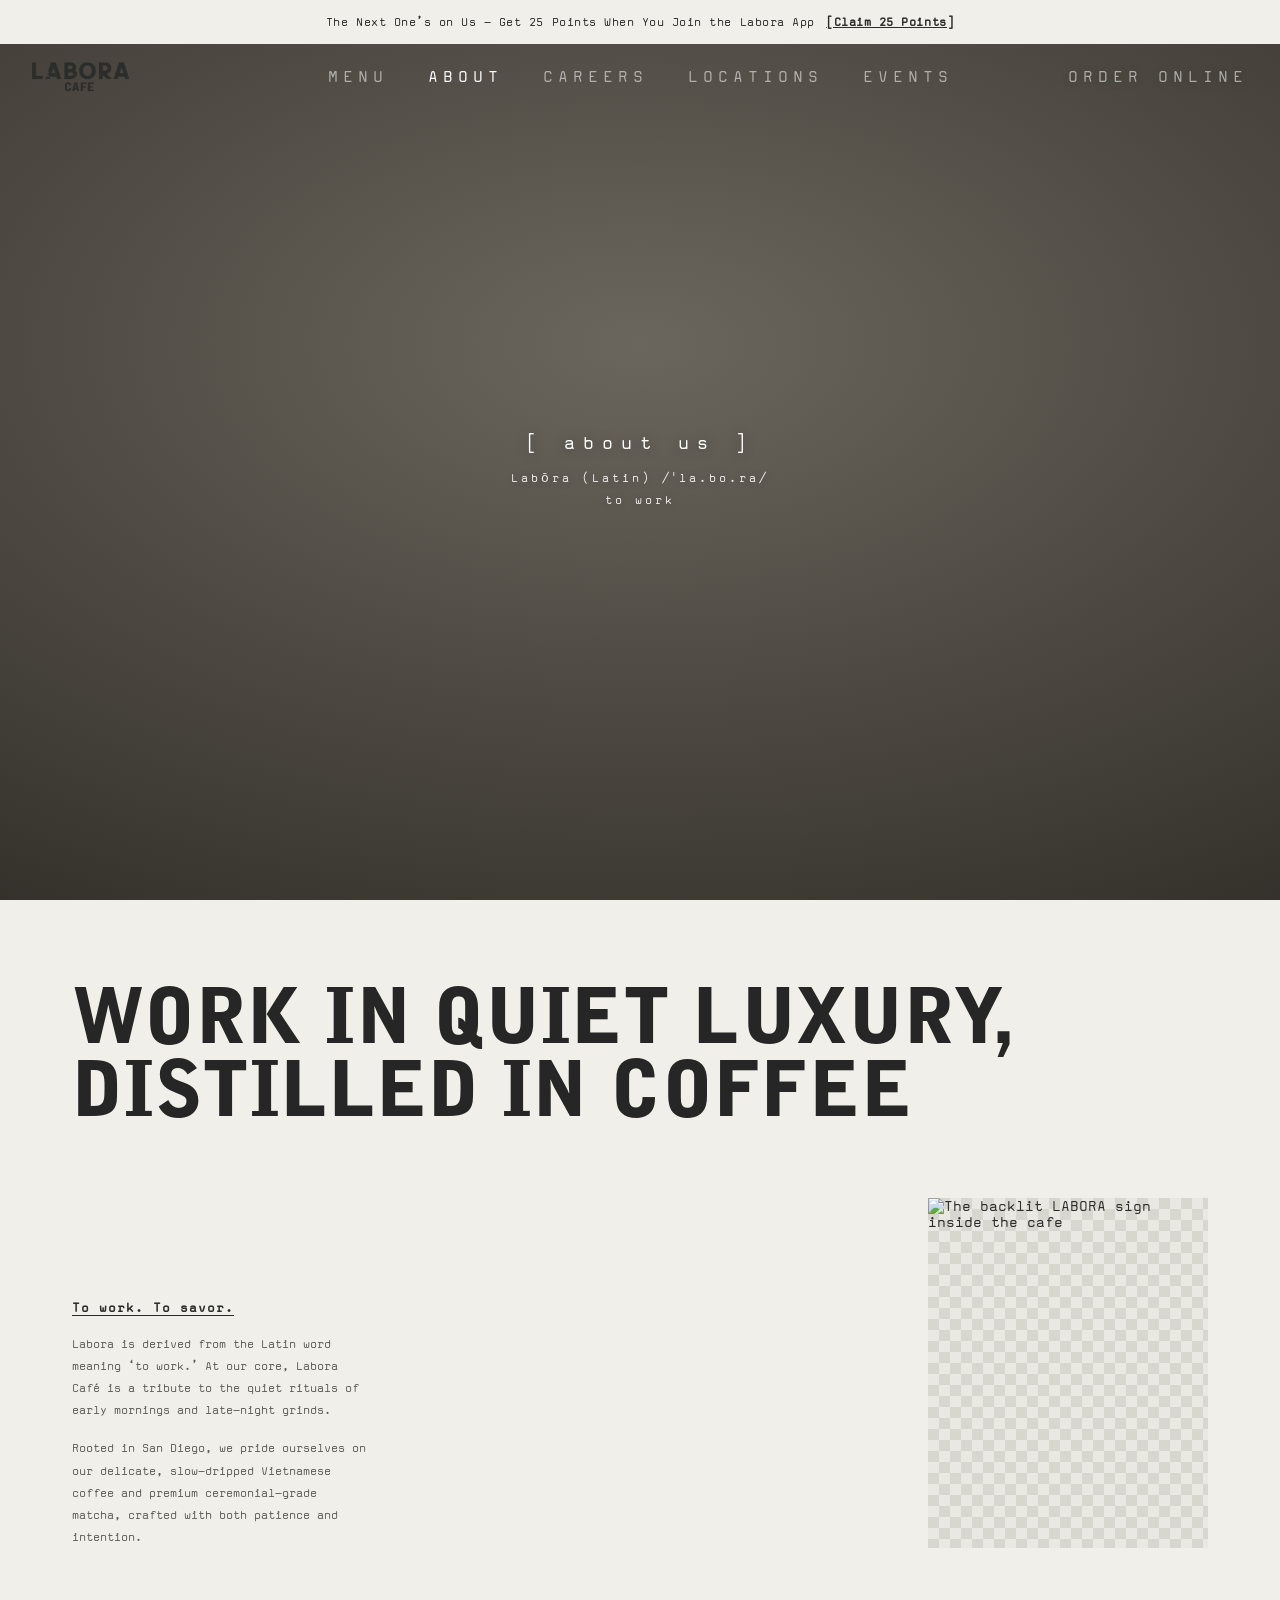
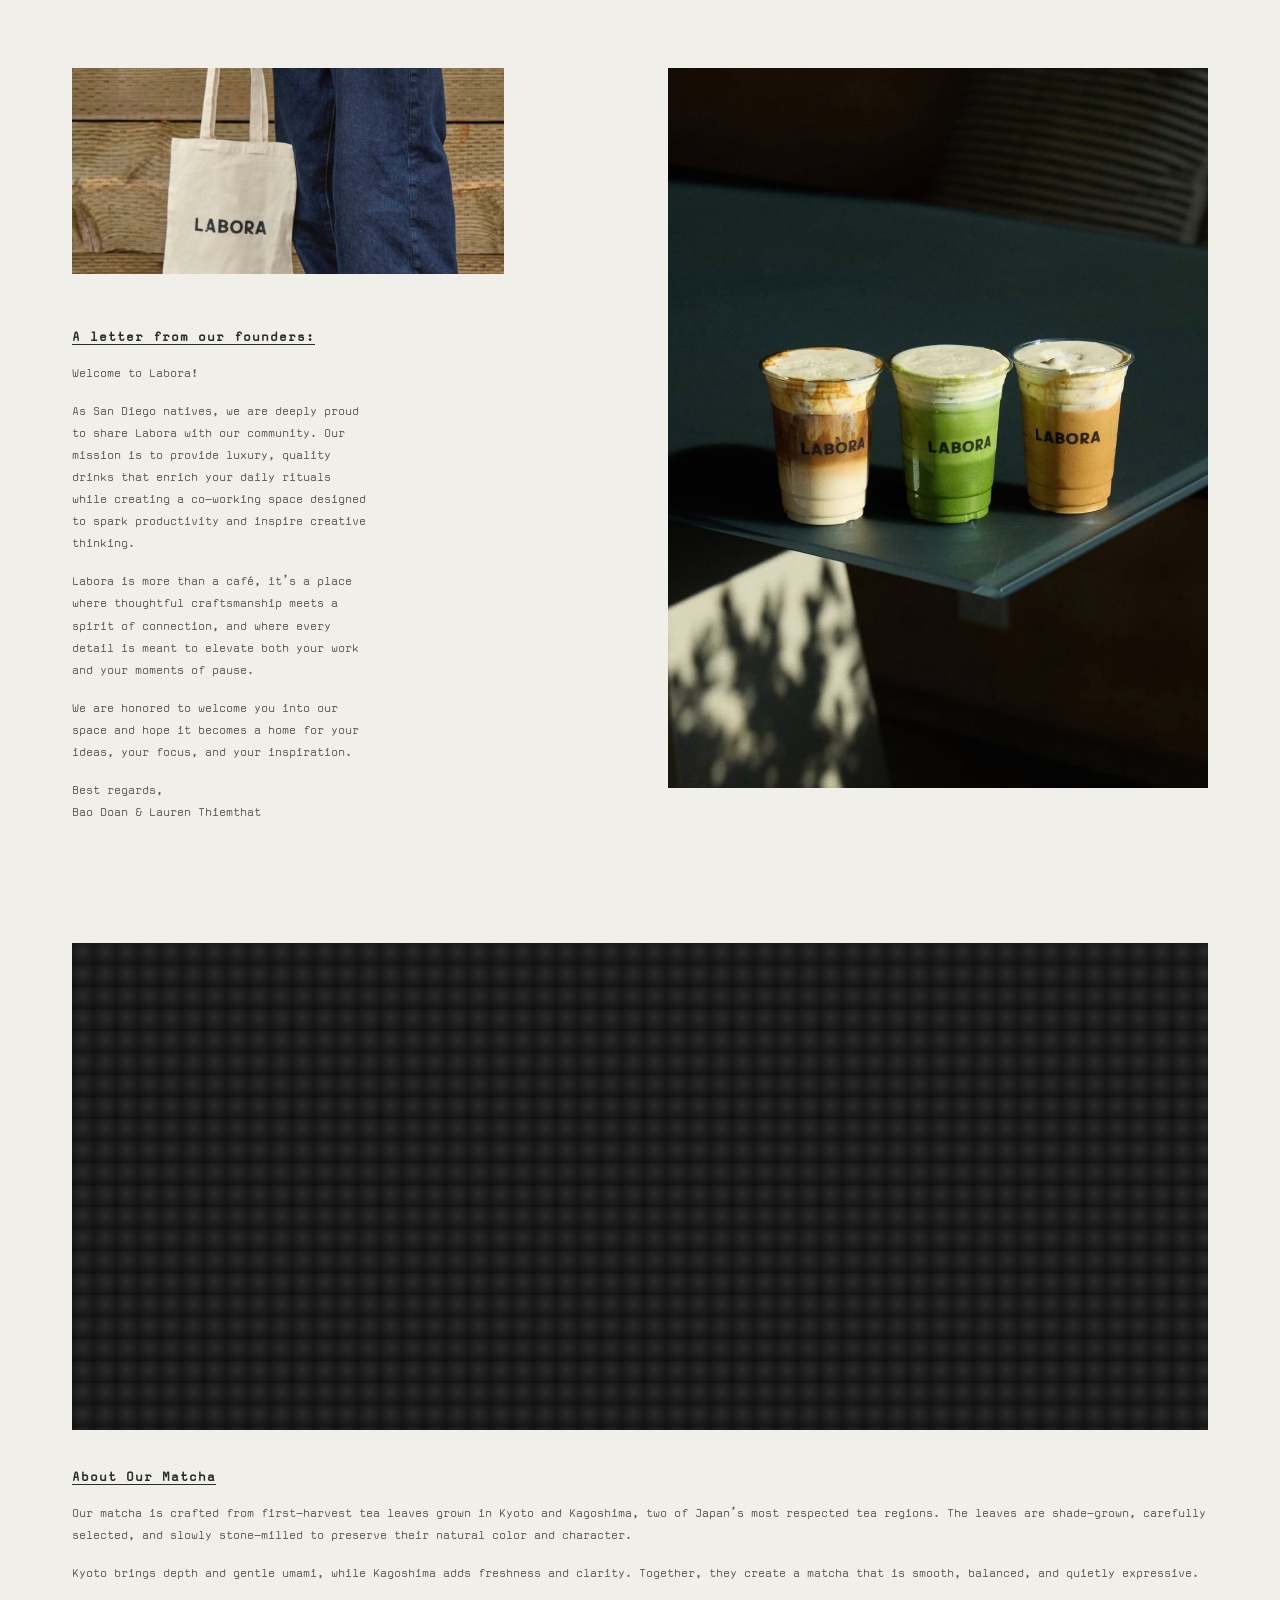
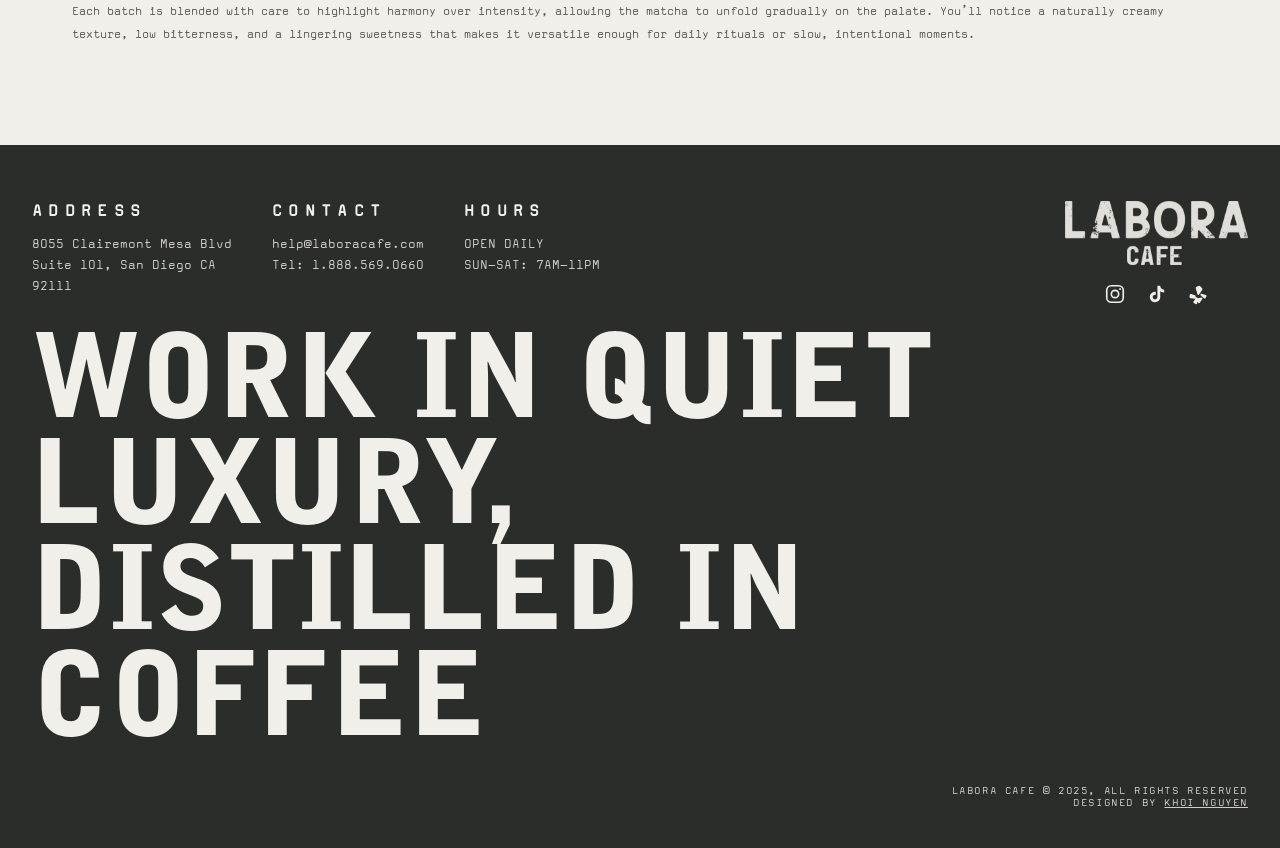
==== commit 00157386: "SEO Improvements" ====
--- a/about.html
+++ b/about.html
@@ -3,11 +3,21 @@
   <head>
     <meta charset="utf-8" />
     <meta name="viewport" content="width=device-width, initial-scale=1" />
-    <title>About Us — Labora Cafe</title>
-    <meta
-      name="description"
-      content="Labōra — Latin for 'to work.' A tribute to the quiet rituals of early mornings and late-night grinds, rooted in San Diego."
-    />
+    <title>About — Labora Cafe | Work in Quiet Luxury</title>
+    <meta name="description" content="Labora is Latin for 'to work' — a tribute to early mornings and late-night grinds. Vietnamese coffee and Kyoto matcha, rooted in San Diego." />
+    <link rel="canonical" href="https://laboracafe.com/about.html" />
+    <meta property="og:type" content="website" />
+    <meta property="og:site_name" content="Labora Cafe" />
+    <meta property="og:title" content="About — Labora Cafe | Work in Quiet Luxury" />
+    <meta property="og:description" content="Labora is Latin for 'to work' — a tribute to early mornings and late-night grinds. Vietnamese coffee and Kyoto matcha, rooted in San Diego." />
+    <meta property="og:url" content="https://laboracafe.com/about.html" />
+    <meta property="og:image" content="https://laboracafe.com/assets/og-image.jpg" />
+    <meta property="og:image:width" content="1200" />
+    <meta property="og:image:height" content="630" />
+    <meta property="og:image:alt" content="The backlit LABORA sign inside the cafe" />
+    <meta name="twitter:card" content="summary_large_image" />
+    <link rel="icon" type="image/png" sizes="32x32" href="assets/favicon-32.png" />
+    <link rel="apple-touch-icon" href="assets/apple-touch-icon.png" />
     <link rel="stylesheet" href="styles.css" />
   </head>
   <body class="page-inner page-about">
@@ -68,9 +78,9 @@
     <main class="about-main">
       <!-- VIEW TWO — statement + "To work. To savor." -->
       <section class="about-view2">
-        <h2 class="about-statement">
+        <h1 class="about-statement">
           WORK IN QUIET LUXURY,<br />DISTILLED IN COFFEE
-        </h2>
+        </h1>
         <div class="about-view2__row">
           <div class="about-view2__text">
             <h3 class="about-eyebrow">To work. To savor.</h3>
@@ -86,7 +96,12 @@
             </p>
           </div>
           <div class="about-img about-view2__img js-scale">
-            <img src="assets/img1.jpg" alt="" loading="lazy" decoding="async" />
+            <img
+              src="assets/img1.jpg"
+              alt="The backlit LABORA sign inside the cafe"
+              loading="lazy"
+              decoding="async"
+            />
           </div>
         </div>
       </section>
@@ -95,7 +110,12 @@
       <section class="about-view1">
         <div class="about-view1__left">
           <div class="about-img about-view1__small js-scale">
-            <img src="assets/img2.jpg" alt="" loading="lazy" decoding="async" />
+            <img
+              src="assets/img2.jpg"
+              alt="A customer carrying a Labora canvas tote bag outside the cafe"
+              loading="lazy"
+              decoding="async"
+            />
           </div>
           <div class="about-view1__text">
             <h3 class="about-eyebrow">A letter from our founders:</h3>
@@ -122,7 +142,12 @@
           </div>
         </div>
         <div class="about-img about-view1__big js-scale">
-            <img src="assets/img3.jpg" alt="" loading="lazy" decoding="async" />
+            <img
+              src="assets/img3.jpg"
+              alt="Three iced Labora drinks in branded cups — coffee, matcha, and a foam-layered latte"
+              loading="lazy"
+              decoding="async"
+            />
           </div>
       </section>
 
@@ -165,7 +190,7 @@
       <div class="footer__cols">
         <div class="footer__col">
           <h3 class="footer__label">ADDRESS</h3>
-          <p>8055 Clairemont Mesa<br />BLVD #100, San Diego CA<br />92111</p>
+          <p>8055 Clairemont Mesa Blvd<br />Suite 101, San Diego CA<br />92111</p>
         </div>
         <div class="footer__col">
           <h3 class="footer__label">CONTACT</h3>
@@ -203,10 +228,10 @@
                 />
               </svg>
             </a>
-            <a href="#" aria-label="Facebook">
+            <a href="https://www.tiktok.com/@laboracafe" aria-label="TikTok" target="_blank" rel="noopener">
               <svg viewBox="0 0 24 24" width="22" height="22" fill="currentColor">
                 <path
-                  d="M14 9h3V5h-3c-2.2 0-4 1.8-4 4v2H7v4h3v6h4v-6h3l1-4h-4V9c0-.6.4-1 1-1z"
+                  d="M16.6 5.82A4.28 4.28 0 0 1 15.54 3h-3.09v12.4a2.59 2.59 0 0 1-2.59 2.5 2.6 2.6 0 0 1-2.6-2.6c0-1.72 1.66-3.01 3.37-2.48V9.66c-3.45-.46-6.47 2.22-6.47 5.64 0 3.33 2.76 5.7 5.69 5.7 3.14 0 5.69-2.55 5.69-5.7V9.01a7.35 7.35 0 0 0 4.3 1.38V7.3c-1.4 0-2.7-.53-3.24-1.48z"
                 />
               </svg>
             </a>
--- a/styles.css
+++ b/styles.css
@@ -1045,53 +1045,6 @@
   display: none;
 }
 
-/* Resume picker — the native file input is unstylable, so it is
-   visually hidden and the label acts as the button. It stays in the
-   tab order and keeps its own focus ring. */
-.field--file {
-  margin-top: 30px;
-}
-.field__file {
-  position: absolute;
-  width: 1px;
-  height: 1px;
-  opacity: 0;
-  overflow: hidden;
-}
-.filepick {
-  display: flex;
-  align-items: center;
-  gap: 16px;
-  flex-wrap: wrap;
-}
-.filepick__btn {
-  font-family: var(--font-mono);
-  font-size: 12px;
-  letter-spacing: 3px;
-  text-transform: uppercase;
-  color: #262626;
-  border: 1px solid #262626;
-  padding: 11px 20px;
-  cursor: pointer;
-  transition:
-    background 0.25s ease,
-    color 0.25s ease;
-}
-.filepick__btn:hover {
-  background: #262626;
-  color: var(--cream);
-}
-.field__file:focus-visible + .filepick .filepick__btn {
-  outline: 2px solid #262626;
-  outline-offset: 3px;
-}
-.filepick__name {
-  font-family: var(--font-mono);
-  font-size: 13px;
-  color: #5f5d57;
-  word-break: break-all;
-}
-
 .form-submit {
   margin-top: 44px;
   font-family: var(--font-mono);
@@ -1121,6 +1074,22 @@
 .form-status.is-error {
   color: #a4462f;
 }
+.form-status.is-ok {
+  color: #3f6b4a;
+}
+.form-submit:disabled {
+  opacity: 0.5;
+  cursor: default;
+}
+/* Honeypot: parked off-screen rather than display:none, so bots that skip
+   hidden inputs still fill it in. */
+.form-hp {
+  position: absolute;
+  left: -9999px;
+  width: 1px;
+  height: 1px;
+  opacity: 0;
+}
 .form-status:empty {
   display: none;
 }
@@ -1309,6 +1278,7 @@
   z-index: 1000;
   background: var(--cream);
   display: flex;
+  flex-direction: column;
   align-items: center;
   justify-content: center;
   transform: translateY(0);
@@ -1348,12 +1318,67 @@
   transition: height 0.25s linear;
 }
 
+
+/* --- Typed greeting, played out before the panel leaves --- */
+.loader__type {
+  position: relative;
+  margin-top: 30px;
+  font-family: var(--font-mono);
+  font-size: 13px;
+  letter-spacing: 5px;
+  color: var(--bg);
+  white-space: nowrap;
+}
+/* reserves the finished width so the line doesn't drift while typing */
+.loader__ghost {
+  visibility: hidden;
+}
+/* spans the reserved box and centres inside it, so the greeting stays
+   centred under the logo at every stage of the typing */
+.loader__line {
+  position: absolute;
+  left: 0;
+  right: 0;
+  top: 0;
+  text-align: center;
+}
+/* only the typed text needs its spaces preserved */
+.loader__typed {
+  white-space: pre;
+}
+.loader__caret {
+  display: inline-block;
+  width: 1px;
+  height: 1.05em;
+  background: currentColor;
+  vertical-align: -0.15em;
+  opacity: 0;
+}
+/* the caret only exists while the greeting is being typed */
+.loader.is-typing .loader__caret {
+  animation: laboraCaret 1.1s steps(1, end) infinite;
+}
+@keyframes laboraCaret {
+  0%,
+  50% {
+    opacity: 1;
+  }
+  50.01%,
+  100% {
+    opacity: 0;
+  }
+}
+
 @media (prefers-reduced-motion: reduce) {
   .loader {
     transition: none;
   }
   .loader__cover {
     transition: none;
+  }
+  .loader.is-typing .loader__caret {
+    animation: none;
+    opacity: 0;
   }
 }
 
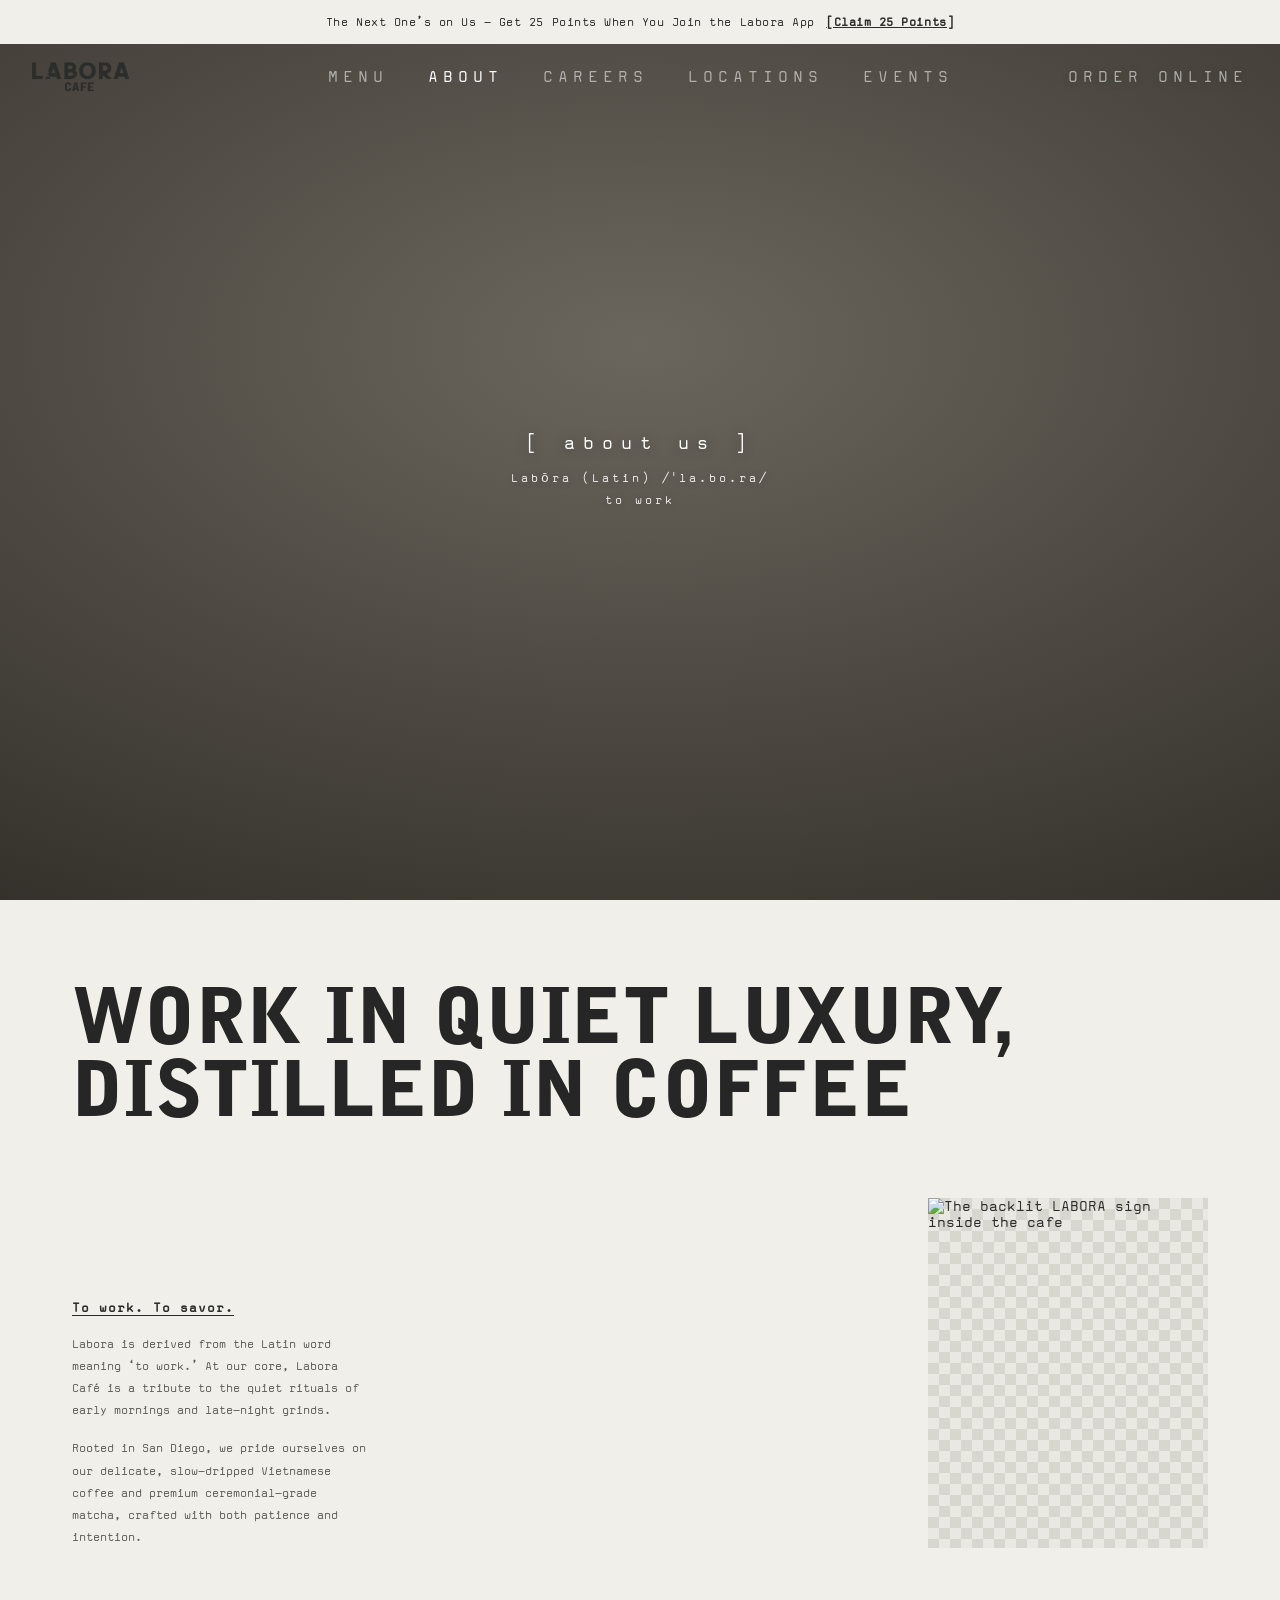
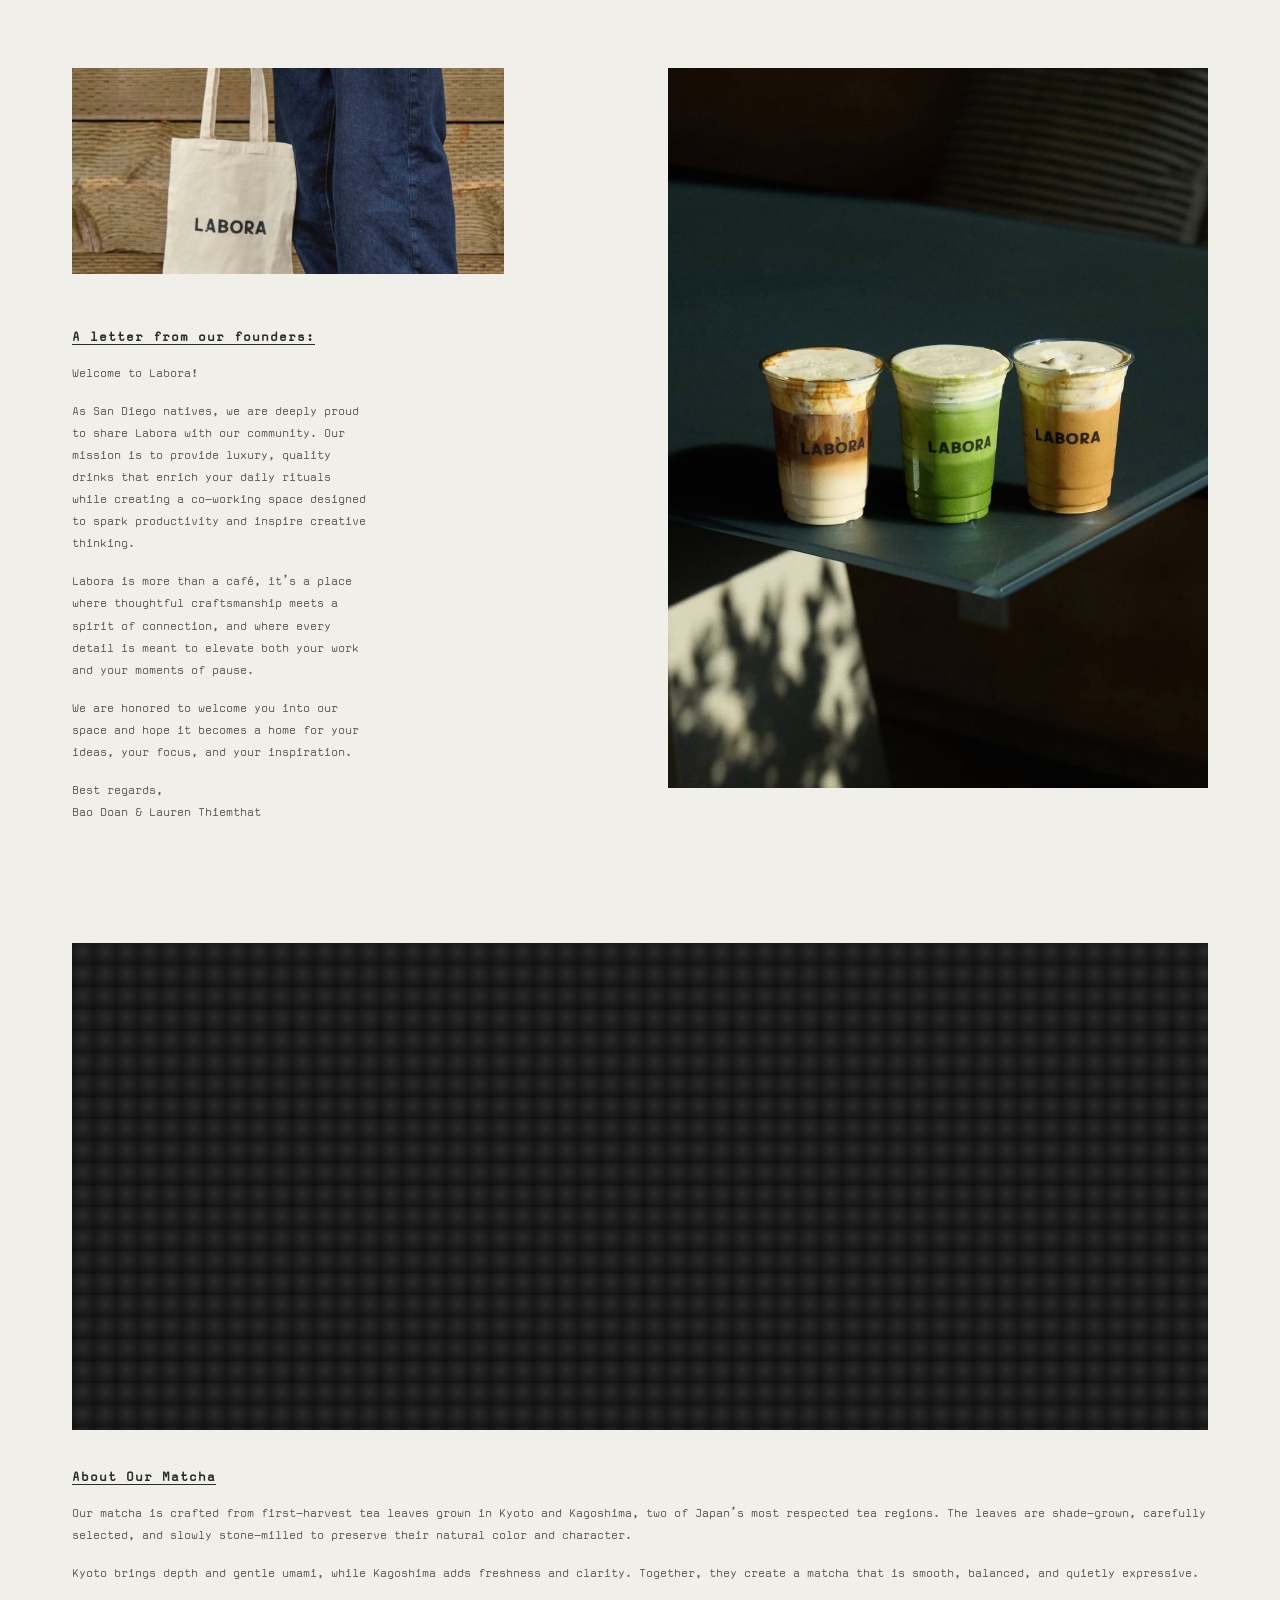
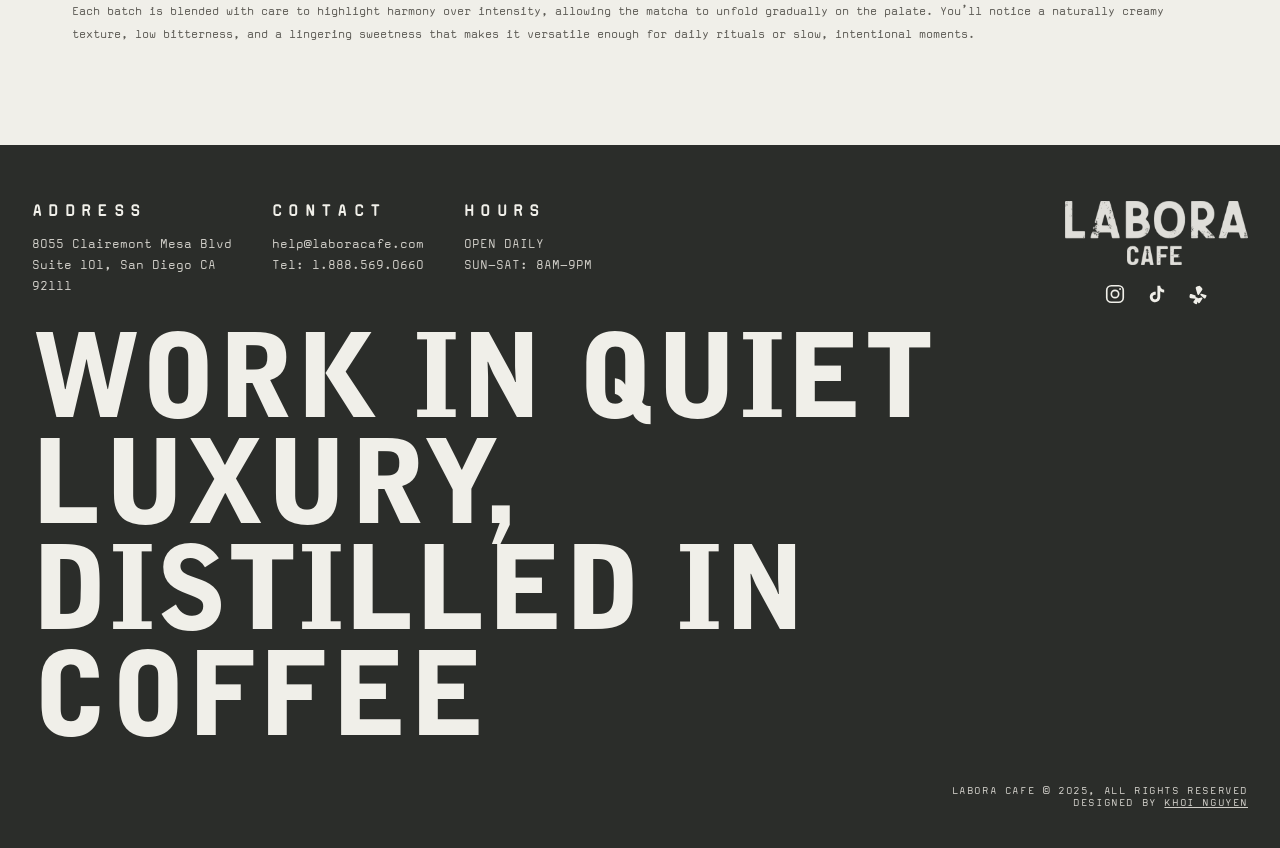
==== commit b6915367: "fixed hours of operations" ====
--- a/about.html
+++ b/about.html
@@ -198,7 +198,7 @@
         </div>
         <div class="footer__col">
           <h3 class="footer__label">HOURS</h3>
-          <p>OPEN DAILY<br />SUN&ndash;SAT: 7AM&ndash;11PM</p>
+          <p>OPEN DAILY<br />SUN&ndash;SAT: 8AM&ndash;9PM</p>
         </div>
 
         <div class="footer__brand">
--- a/styles.css
+++ b/styles.css
@@ -584,26 +584,50 @@
     display: block;
   }
 
-  /* mobile dropdown when toggled open */
+  /* the page behind the open panel shouldn't scroll */
+  body.nav-open {
+    overflow: hidden;
+  }
+
+  /* The header row goes black as well, so the logo and CLOSE sit on the
+     panel rather than on top of moving video. */
+  .page-inner .nav.is-open {
+    background: #0d0d0d;
+  }
+
+  /* mobile dropdown when toggled open — a full-height panel, not a
+     content-sized flyout, so it covers the page rather than floating on it */
   .page-inner .nav.is-open .nav__links {
     display: flex;
     flex-direction: column;
-    gap: 22px;
+    gap: 28px;
     position: fixed;
-    inset: calc(var(--announce-h) + var(--nav-h)) 0 auto 0;
+    inset: calc(var(--announce-h) + var(--nav-h)) 0 0 0;
     background: #0d0d0d;
-    padding: 28px 32px 36px;
+    /* justify-end stacks the links at the foot of the panel; the bottom
+       padding is the landing strip ORDER ONLINE sits in */
+    justify-content: flex-end;
     align-items: flex-start;
+    padding: 40px 32px calc(132px + env(safe-area-inset-bottom));
     transform: none;
-    left: 0;
     z-index: 90;
-  }
+    overflow-y: auto;
+    overscroll-behavior: contain;
+  }
+  .page-inner .nav.is-open .nav__link {
+    font-size: 28px;
+    letter-spacing: 4px;
+  }
+  /* Anchored to the bottom of the panel. It used to sit at a hardcoded
+     top offset that landed exactly on the last nav link. */
   .page-inner .nav.is-open .nav__order {
     display: block;
     position: fixed;
-    top: calc(var(--announce-h) + var(--nav-h) + 188px);
+    bottom: calc(52px + env(safe-area-inset-bottom));
     left: 32px;
-    z-index: 90;
+    font-size: 20px;
+    letter-spacing: 4px;
+    z-index: 91;
   }
 
   .menu-main {
@@ -1080,15 +1104,6 @@
 .form-submit:disabled {
   opacity: 0.5;
   cursor: default;
-}
-/* Honeypot: parked off-screen rather than display:none, so bots that skip
-   hidden inputs still fill it in. */
-.form-hp {
-  position: absolute;
-  left: -9999px;
-  width: 1px;
-  height: 1px;
-  opacity: 0;
 }
 .form-status:empty {
   display: none;
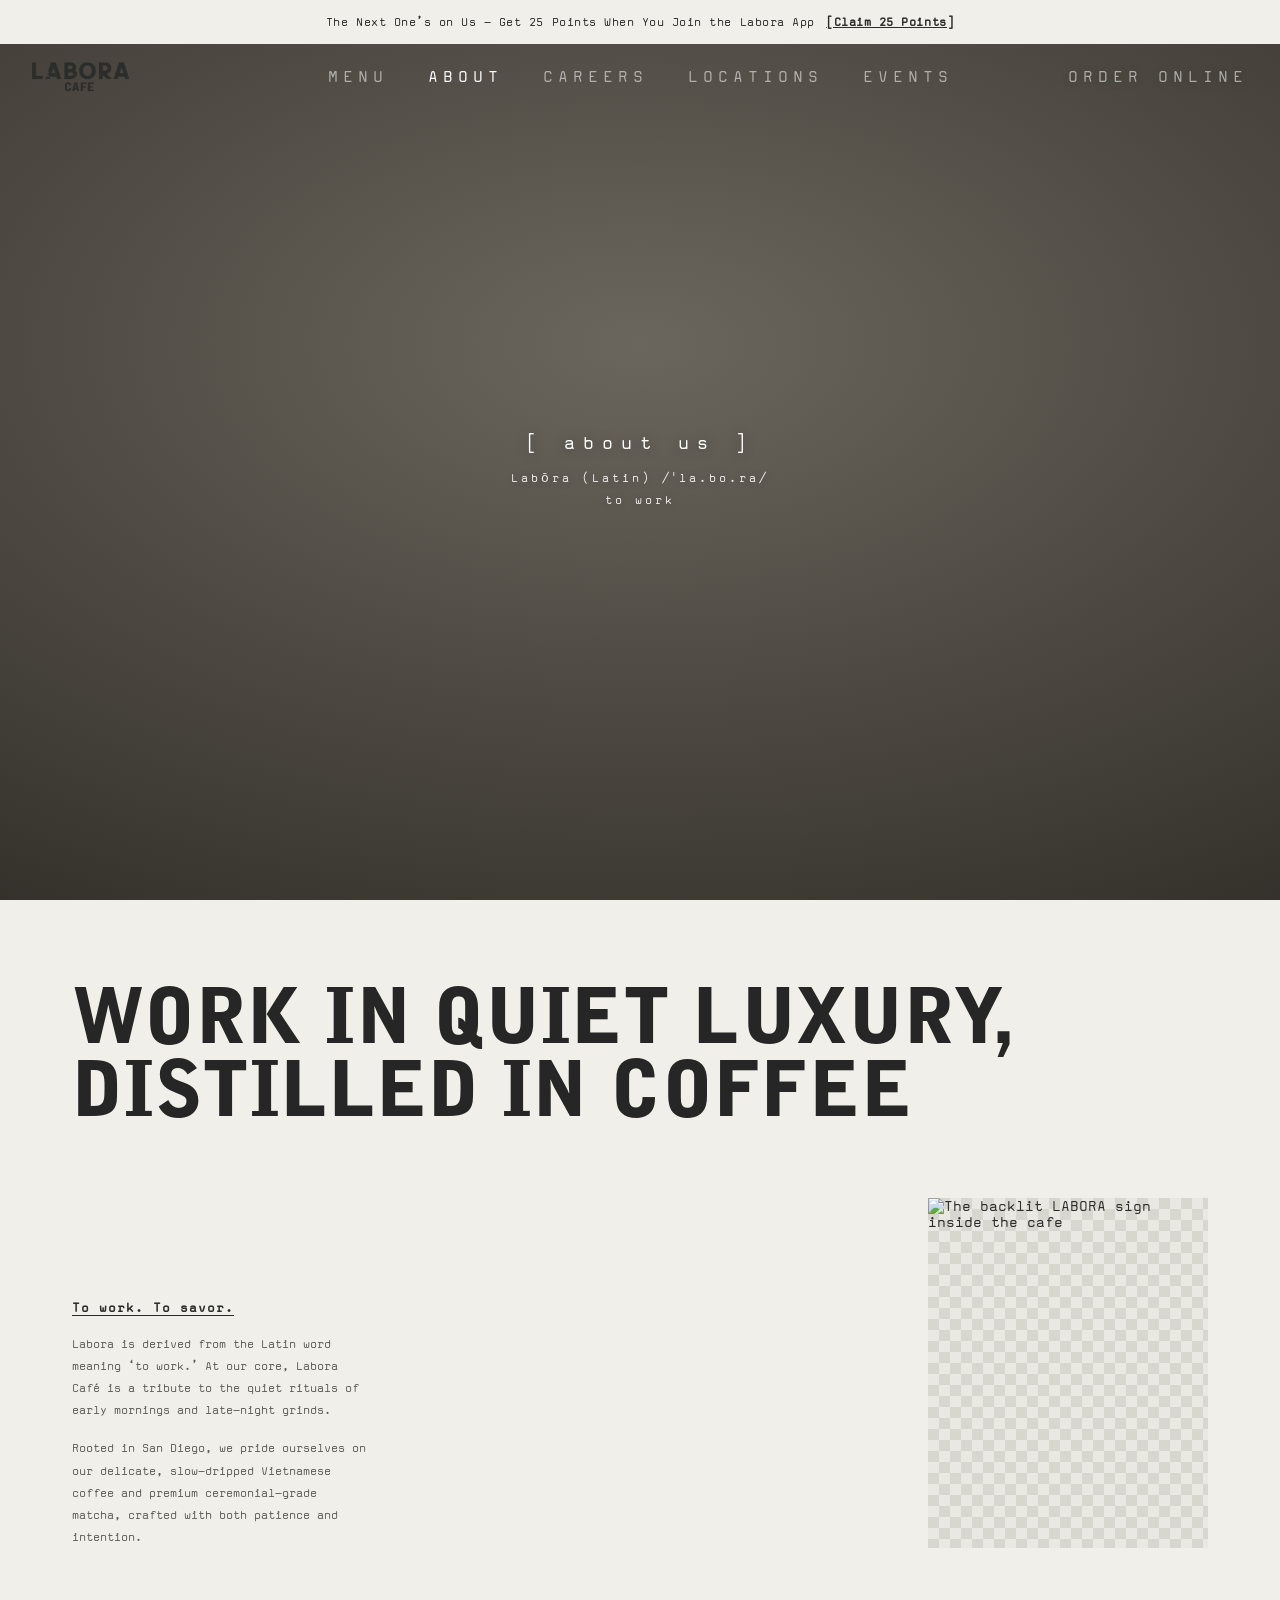
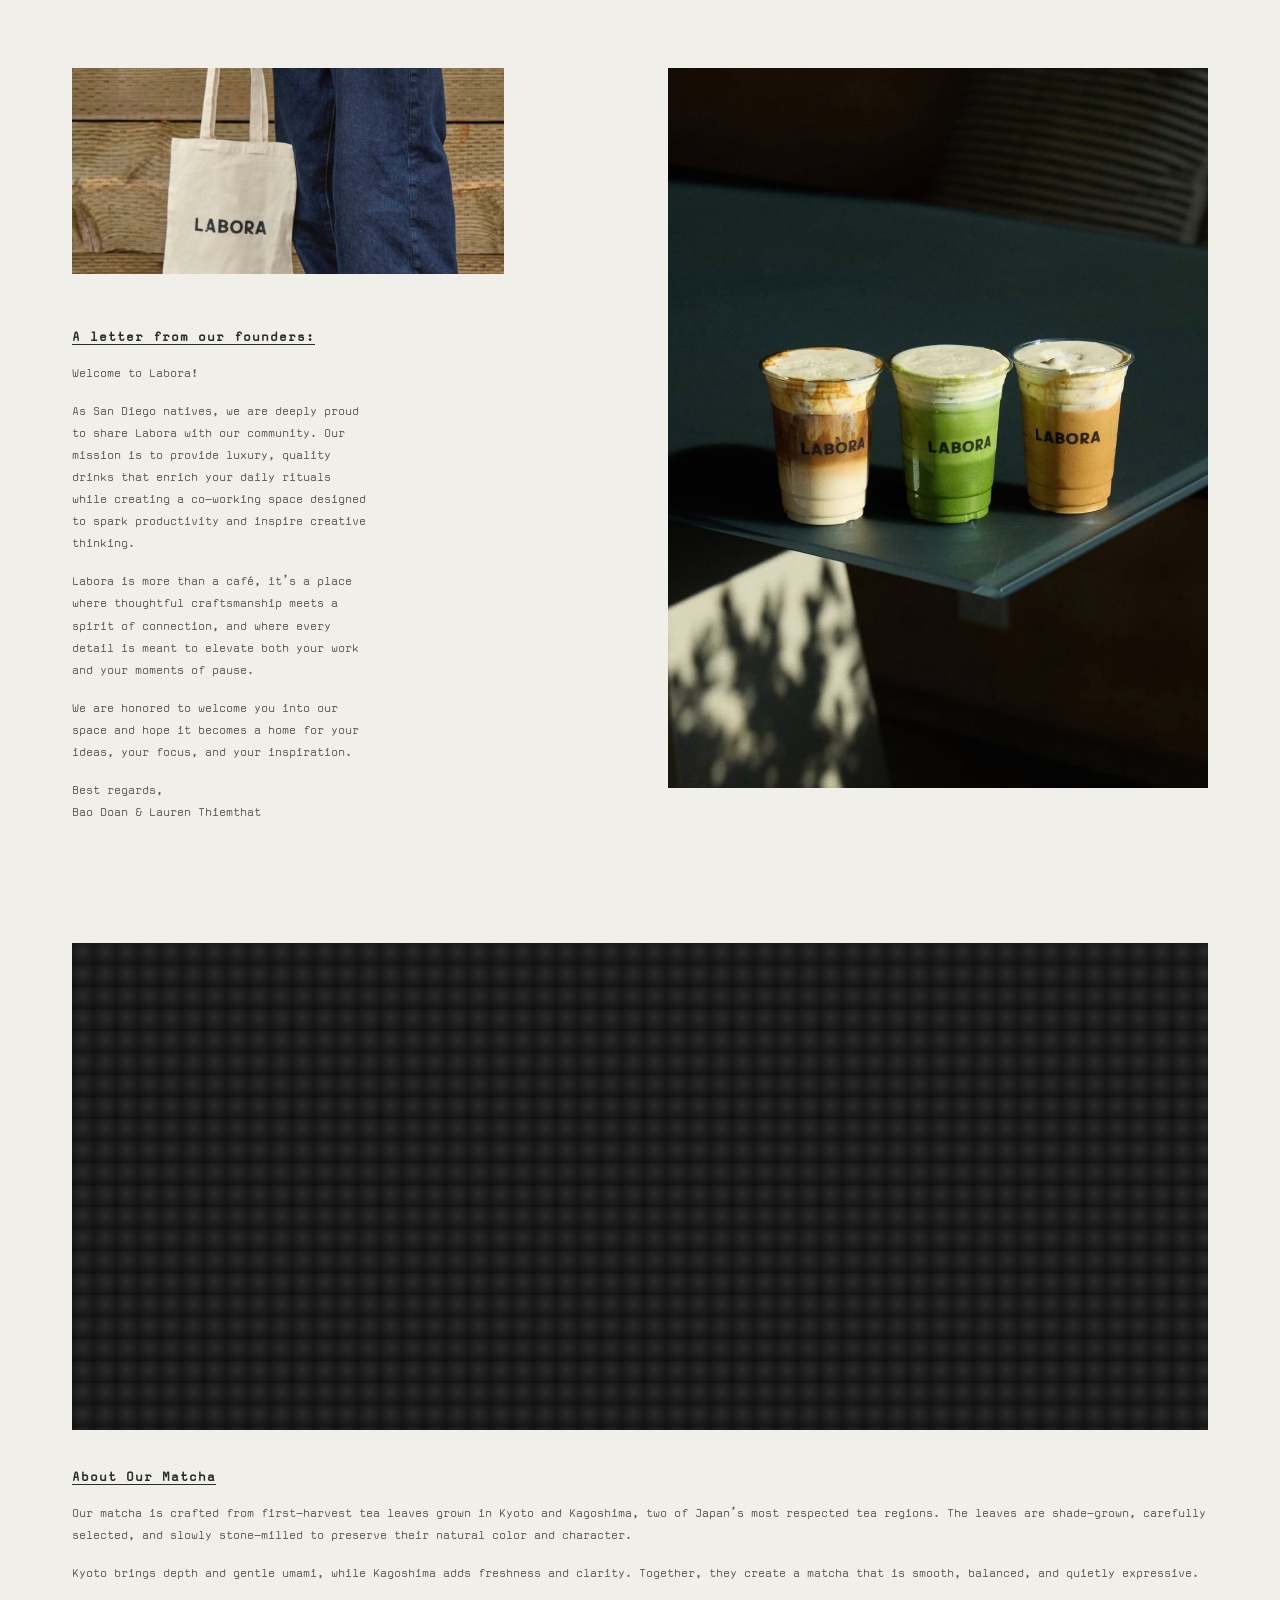
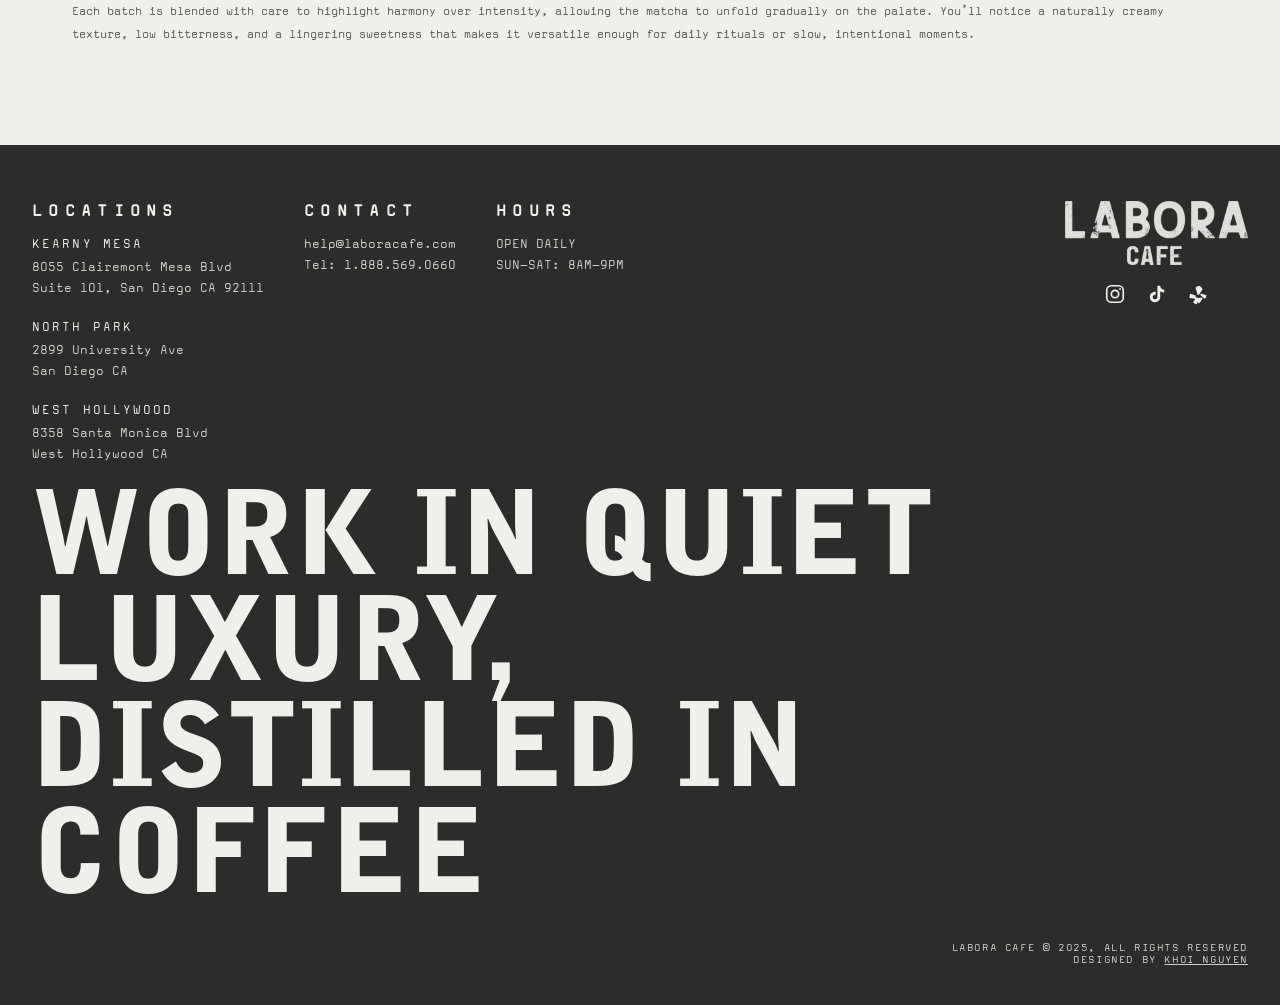
==== commit 8ed2b529: "update locations page" ====
--- a/about.html
+++ b/about.html
@@ -189,8 +189,19 @@
     <footer class="footer">
       <div class="footer__cols">
         <div class="footer__col">
-          <h3 class="footer__label">ADDRESS</h3>
-          <p>8055 Clairemont Mesa Blvd<br />Suite 101, San Diego CA<br />92111</p>
+          <h3 class="footer__label">LOCATIONS</h3>
+          <p>
+            <span class="footer__store">KEARNY MESA</span><br />8055 Clairemont
+            Mesa Blvd<br />Suite 101, San Diego CA 92111
+          </p>
+          <p>
+            <span class="footer__store">NORTH PARK</span><br />2899 University
+            Ave<br />San Diego CA
+          </p>
+          <p>
+            <span class="footer__store">WEST HOLLYWOOD</span><br />8358 Santa
+            Monica Blvd<br />West Hollywood CA
+          </p>
         </div>
         <div class="footer__col">
           <h3 class="footer__label">CONTACT</h3>
--- a/styles.css
+++ b/styles.css
@@ -335,6 +335,17 @@
   line-height: 1.5;
   color: #cfcdc7;
 }
+/* stacked addresses in the LOCATIONS column */
+.footer__col p + p {
+  margin-top: 18px;
+}
+/* the store name sits brighter than its address so the list scans */
+.footer__store {
+  display: inline-block;
+  color: var(--cream);
+  letter-spacing: 0.15em;
+  margin-bottom: 2px;
+}
 .footer__brand {
   justify-self: end;
   display: flex;
@@ -385,34 +396,45 @@
 }
 
 @media (max-width: 768px) {
+  /* Mobile footer: brand leads, centred. Columns and the tagline run down
+     a single left rail. Only the legal line is flushed right. */
   .footer {
     padding: 40px 24px 32px;
-    text-align: center;
+    text-align: left;
   }
   .footer__cols {
     grid-template-columns: 1fr;
-    gap: 28px;
-    justify-items: center;
-  }
+    gap: 30px;
+    justify-items: stretch;
+  }
+  /* order:-1 lifts the brand above the three columns without touching the
+     markup, so desktop keeps it in the right-hand slot */
   .footer__brand {
+    order: -1;
     justify-self: center;
+    align-items: center;
     text-align: center;
+    margin-bottom: 6px;
   }
   .footer__logo {
+    height: 76px;
     margin: 0 auto;
   }
   .footer__social {
     justify-content: center;
+    gap: 24px;
+    margin-top: 20px;
   }
   .footer__label {
     letter-spacing: 0.3em;
   }
   .footer__tagline {
     width: auto;
-    margin-inline: auto;
+    margin-inline: 0;
+    margin-top: 36px;
   }
   .footer__legal {
-    text-align: center;
+    text-align: right;
   }
 }
 
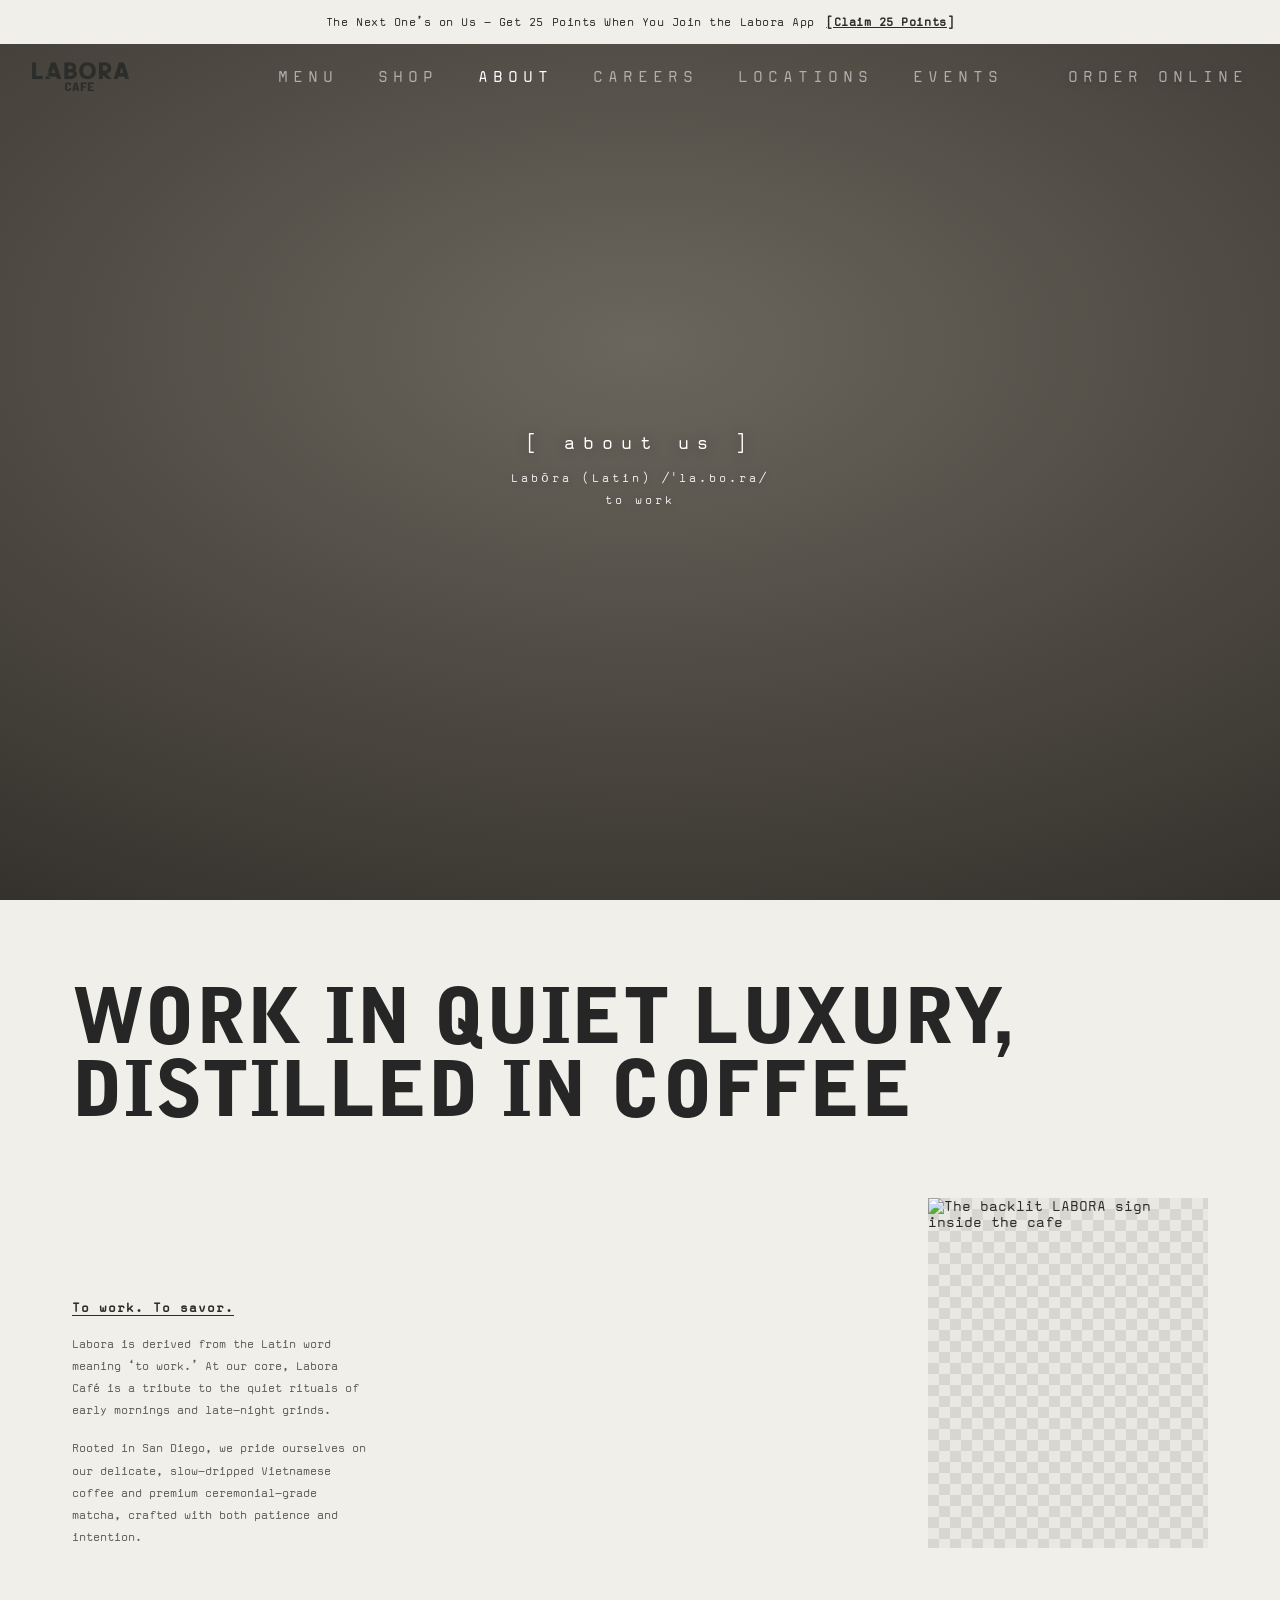
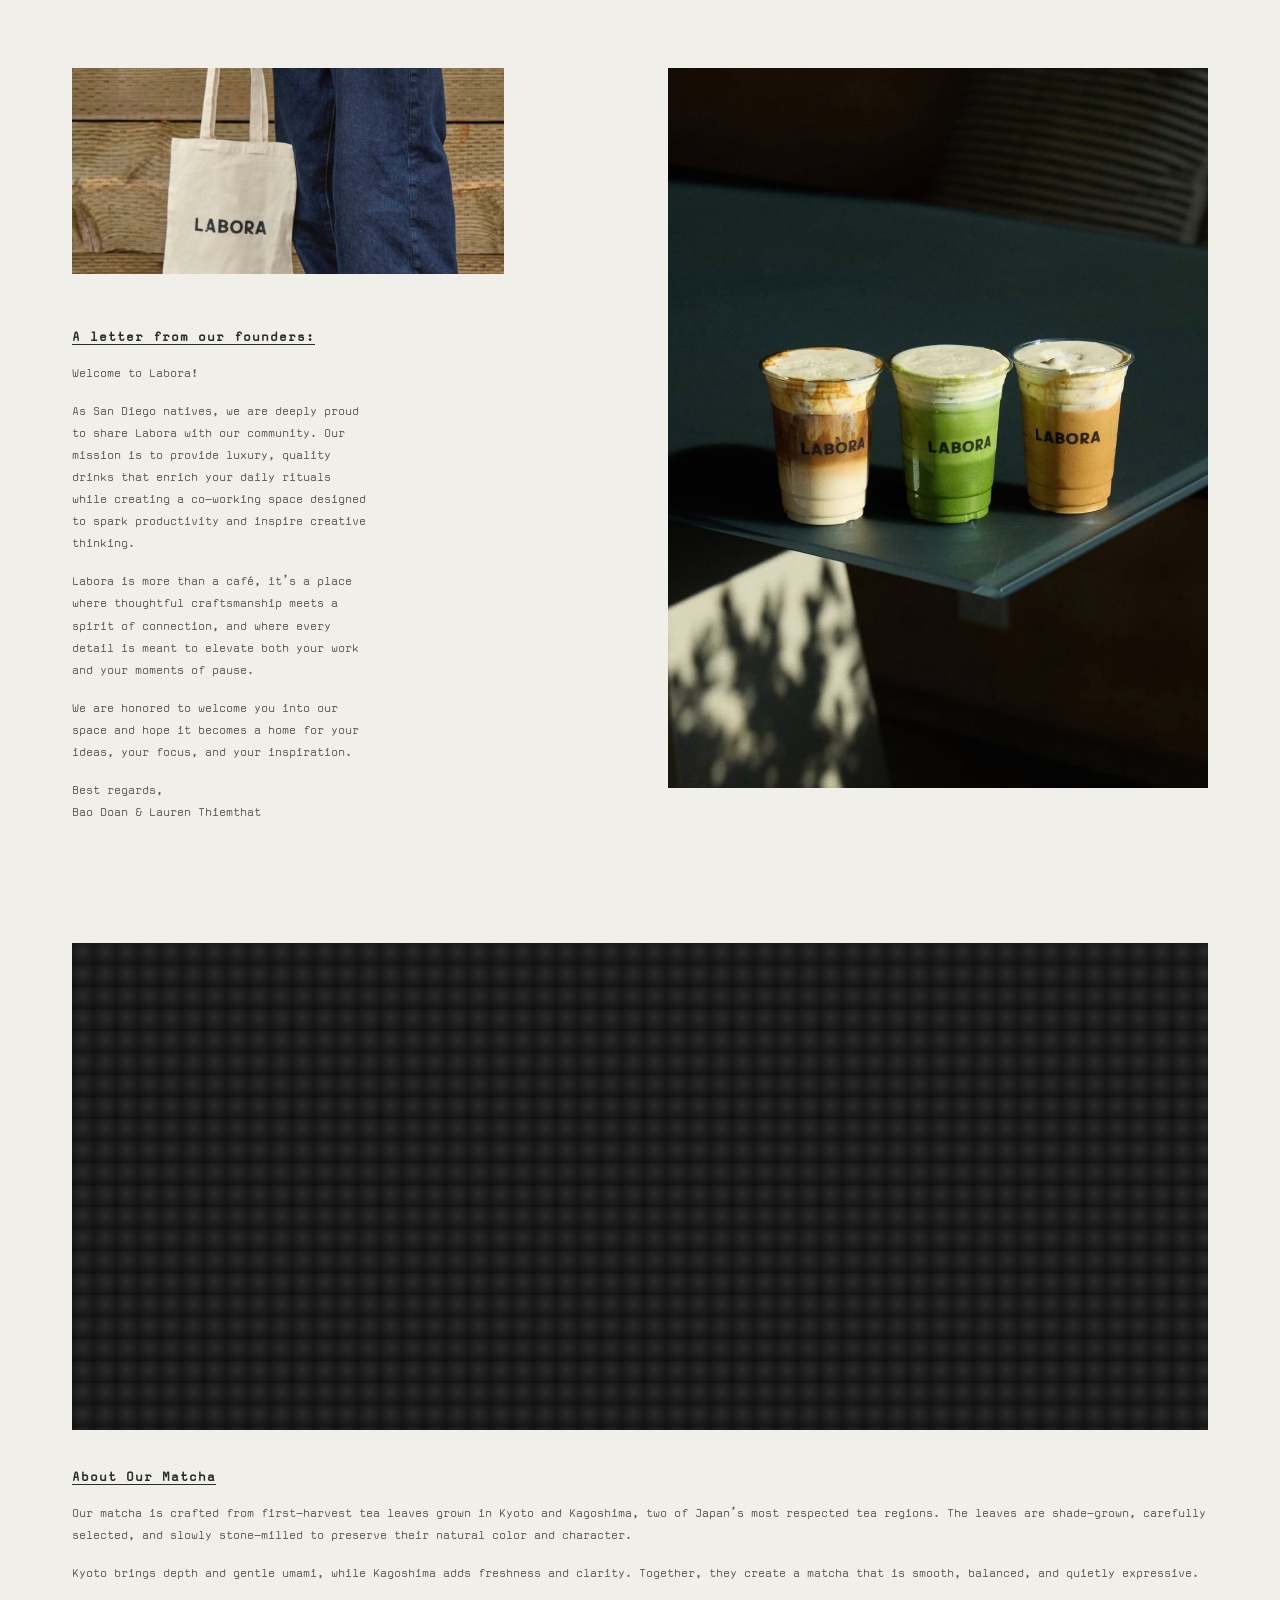
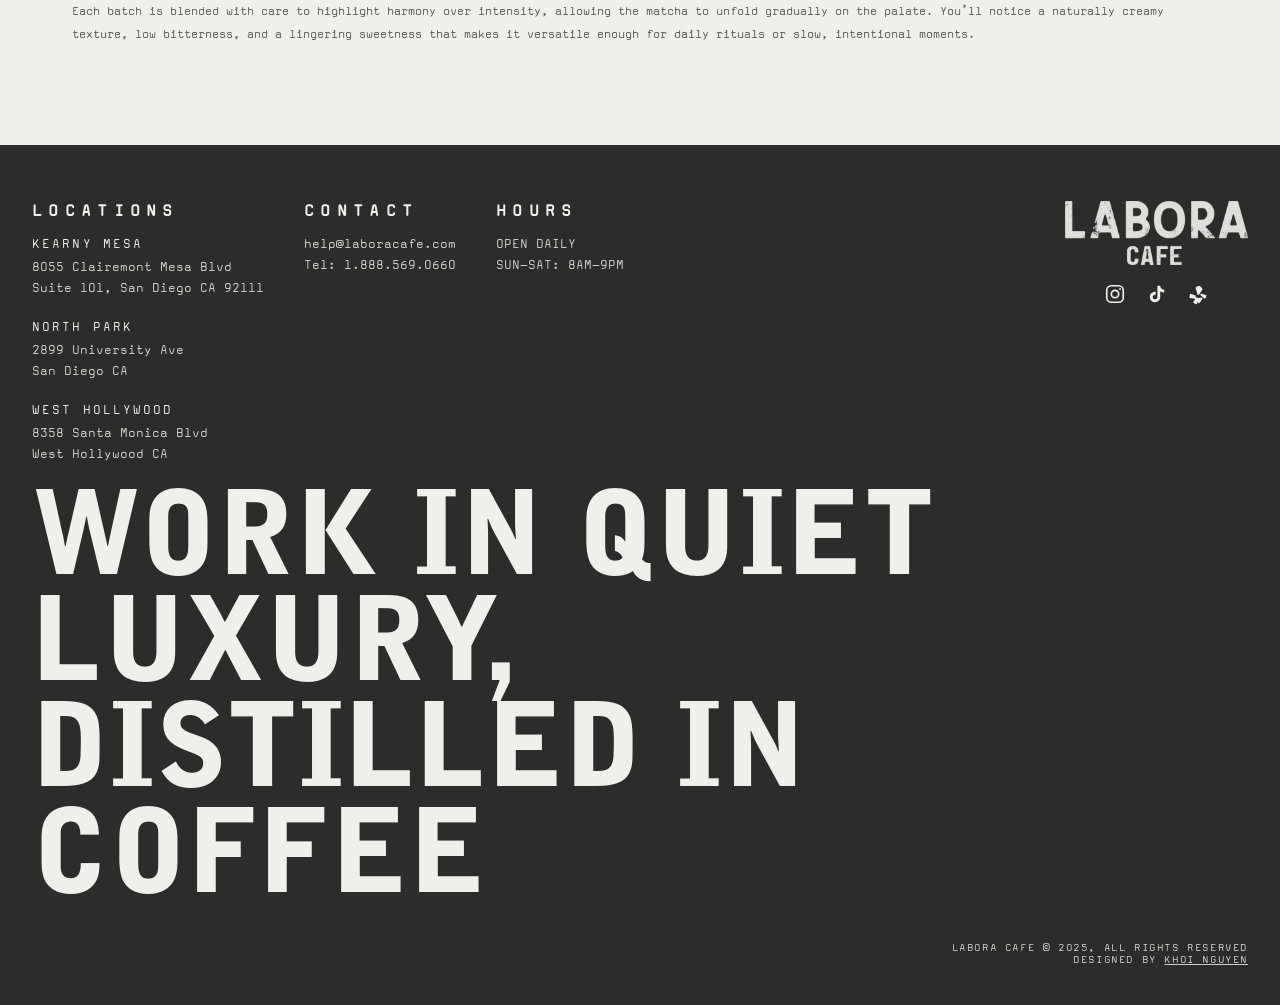
==== commit 330eb06c: "built storefront" ====
--- a/about.html
+++ b/about.html
@@ -40,6 +40,7 @@
 
         <nav class="nav__links" aria-label="Primary">
           <a href="menu.html" class="nav__link">MENU</a>
+          <a href="shop.html" class="nav__link">SHOP</a>
           <a href="about.html" class="nav__link is-active">ABOUT</a>
           <a href="careers.html" class="nav__link">CAREERS</a>
           <a href="locations.html" class="nav__link">LOCATIONS</a>
--- a/styles.css
+++ b/styles.css
@@ -144,6 +144,9 @@
 /* Distinct placeholder gradient per section until real videos arrive */
 .hero__layer[data-section="menu"] {
   background-image: linear-gradient(120deg, #3a3633, #15130f);
+}
+.hero__layer[data-section="shop"] {
+  background-image: linear-gradient(120deg, #3f3a34, #1c1712);
 }
 .hero__layer[data-section="about"] {
   background-image: linear-gradient(120deg, #46403a, #211b14);
@@ -1299,6 +1302,402 @@
 }
 
 /* ============================================================
+   SHOP PAGE
+   ============================================================ */
+.shop-hero {
+  position: relative;
+  height: calc(100vh - var(--announce-h));
+  min-height: 540px;
+  background: #0d0d0d;
+  overflow: hidden;
+}
+.shop-hero__media {
+  position: absolute;
+  inset: 0;
+  z-index: 0;
+  background: radial-gradient(120% 90% at 50% 40%, #2a2a2a 0%, #0d0d0d 70%);
+}
+.shop-hero__video {
+  width: 100%;
+  height: 100%;
+  object-fit: cover;
+  display: block;
+}
+.shop-hero__cue {
+  position: absolute;
+  top: 50%;
+  left: 50%;
+  transform: translate(-50%, -50%);
+  z-index: 2;
+  font-family: var(--font-mono);
+  font-size: 15px;
+  letter-spacing: 6px;
+  color: rgba(255, 255, 255, 0.85);
+  white-space: nowrap;
+}
+
+/* --- Products: the locations layout, with a carousel in the media half --- */
+.shop-main {
+  max-width: 1280px;
+  margin: 0 auto;
+  padding: 88px 32px 120px;
+}
+.product {
+  display: grid;
+  grid-template-columns: 1fr 1fr;
+  column-gap: 72px;
+  align-items: center;
+}
+.product + .product {
+  margin-top: 132px;
+}
+/* flip puts the copy on the left and the images on the right */
+.product--flip .product__media {
+  order: 2;
+}
+
+.product__stage {
+  position: relative;
+  aspect-ratio: 4 / 5;
+  background: #e9e8e2;
+  overflow: hidden;
+}
+.product__hero {
+  width: 100%;
+  height: 100%;
+  object-fit: cover;
+  display: block;
+}
+.product__arrow {
+  position: absolute;
+  top: 50%;
+  transform: translateY(-50%);
+  width: 38px;
+  height: 38px;
+  display: flex;
+  align-items: center;
+  justify-content: center;
+  color: #262626;
+  background: rgba(240, 239, 233, 0.82);
+  border: none;
+  cursor: pointer;
+  transition: background 0.25s ease;
+}
+.product__arrow:hover {
+  background: var(--cream);
+}
+.product__arrow--prev {
+  left: 12px;
+}
+.product__arrow--next {
+  right: 12px;
+}
+
+/* however many images a product has, the strip divides evenly */
+.product__thumbs {
+  display: grid;
+  grid-auto-flow: column;
+  grid-auto-columns: 1fr;
+  gap: 10px;
+  margin-top: 10px;
+}
+.product__thumb {
+  aspect-ratio: 1 / 1;
+  padding: 0;
+  border: none;
+  background: #e9e8e2;
+  overflow: hidden;
+  cursor: pointer;
+  opacity: 0.5;
+  outline: 1px solid transparent;
+  outline-offset: 2px;
+  transition:
+    opacity 0.25s ease,
+    outline-color 0.25s ease;
+}
+.product__thumb img {
+  width: 100%;
+  height: 100%;
+  object-fit: cover;
+  display: block;
+}
+.product__thumb:hover {
+  opacity: 0.8;
+}
+.product__thumb.is-active {
+  opacity: 1;
+  outline-color: #262626;
+}
+
+.product__tag {
+  font-family: var(--font-mono);
+  font-size: 12px;
+  letter-spacing: 3px;
+  text-transform: uppercase;
+  color: #8a8880;
+  margin-bottom: 18px;
+}
+.product__name {
+  font-family: var(--font-head);
+  font-weight: 900;
+  text-transform: uppercase;
+  font-size: clamp(32px, 4.4vw, 58px);
+  line-height: 0.95;
+  letter-spacing: 0.01em;
+  color: #262626;
+  margin-bottom: 26px;
+}
+.product__desc p {
+  font-family: var(--font-mono);
+  font-size: 13px;
+  line-height: 1.75;
+  color: #5f5d57;
+  max-width: 42ch;
+}
+.product__desc p + p {
+  margin-top: 16px;
+}
+.product__price {
+  font-family: var(--font-mono);
+  font-size: 15px;
+  letter-spacing: 2px;
+  color: #262626;
+  margin: 30px 0 20px;
+}
+.product__add {
+  font-family: var(--font-mono);
+  font-size: 12px;
+  letter-spacing: 3px;
+  text-transform: uppercase;
+  color: #262626;
+  background: transparent;
+  border: 1px solid #262626;
+  padding: 14px 34px;
+  cursor: pointer;
+  transition:
+    background 0.25s ease,
+    color 0.25s ease;
+}
+.product__add:hover:not(:disabled) {
+  background: #262626;
+  color: var(--cream);
+}
+.product__add:disabled {
+  opacity: 0.45;
+  cursor: default;
+}
+.product__note {
+  font-family: var(--font-mono);
+  font-size: 12px;
+  line-height: 1.6;
+  color: #5f5d57;
+  margin-top: 14px;
+}
+.product__note:empty {
+  display: none;
+}
+.product__note.is-error {
+  color: #a4462f;
+}
+
+.shop-state {
+  font-family: var(--font-mono);
+  font-size: 13px;
+  line-height: 1.7;
+  color: #5f5d57;
+  margin-top: 48px;
+}
+.shop-state:empty {
+  display: none;
+}
+
+/* --- Cart drawer --- */
+.cart-toggle {
+  position: fixed;
+  right: 24px;
+  bottom: calc(24px + env(safe-area-inset-bottom));
+  z-index: 80;
+  font-family: var(--font-mono);
+  font-size: 12px;
+  letter-spacing: 3px;
+  text-transform: uppercase;
+  color: var(--cream);
+  background: #262626;
+  border: none;
+  padding: 15px 22px;
+  cursor: pointer;
+}
+.cart-toggle__count {
+  margin-left: 6px;
+  opacity: 0.75;
+}
+.cart__scrim {
+  position: fixed;
+  inset: 0;
+  z-index: 95;
+  background: rgba(13, 13, 13, 0.45);
+}
+.cart {
+  position: fixed;
+  top: 0;
+  right: 0;
+  bottom: 0;
+  width: min(92vw, 400px);
+  z-index: 96;
+  background: var(--cream);
+  display: flex;
+  flex-direction: column;
+  transform: translateX(100%);
+  transition: transform 0.4s cubic-bezier(0.4, 0, 0.2, 1);
+}
+.cart.is-open {
+  transform: none;
+}
+.cart__head {
+  display: flex;
+  align-items: center;
+  justify-content: space-between;
+  padding: 26px 24px 18px;
+  border-bottom: 1px solid #dddbd4;
+}
+.cart__title,
+.cart__close {
+  font-family: var(--font-mono);
+  font-size: 13px;
+  letter-spacing: 4px;
+  text-transform: uppercase;
+  color: #262626;
+}
+.cart__close {
+  background: none;
+  border: none;
+  cursor: pointer;
+  padding: 0;
+}
+.cart__items {
+  flex: 1;
+  overflow-y: auto;
+  overscroll-behavior: contain;
+  padding: 20px 24px;
+}
+.cart__item {
+  display: grid;
+  grid-template-columns: 64px 1fr auto;
+  gap: 14px;
+  align-items: start;
+}
+.cart__item + .cart__item {
+  margin-top: 22px;
+}
+.cart__thumb {
+  aspect-ratio: 3 / 4;
+  background: #e9e8e2;
+  overflow: hidden;
+}
+.cart__thumb img {
+  width: 100%;
+  height: 100%;
+  object-fit: cover;
+  display: block;
+}
+.cart__name,
+.cart__variant,
+.cart__line-price,
+.cart__empty,
+.cart__subtotal,
+.cart__note {
+  font-family: var(--font-mono);
+  color: #262626;
+}
+.cart__name {
+  font-size: 13px;
+  letter-spacing: 0.5px;
+  text-transform: uppercase;
+}
+.cart__variant,
+.cart__note {
+  font-size: 12px;
+  color: #76746e;
+  margin-top: 4px;
+}
+.cart__line-price,
+.cart__empty {
+  font-size: 13px;
+}
+.cart__qty {
+  display: flex;
+  align-items: center;
+  gap: 12px;
+  margin-top: 10px;
+}
+.cart__qty-btn {
+  font-family: var(--font-mono);
+  font-size: 14px;
+  line-height: 1;
+  color: #262626;
+  background: none;
+  border: 1px solid #c9c7bf;
+  width: 26px;
+  height: 26px;
+  cursor: pointer;
+}
+.cart__qty-num {
+  font-family: var(--font-mono);
+  font-size: 13px;
+  min-width: 1.2em;
+  text-align: center;
+}
+.cart__foot {
+  border-top: 1px solid #dddbd4;
+  padding: 20px 24px calc(24px + env(safe-area-inset-bottom));
+}
+.cart__subtotal {
+  display: flex;
+  justify-content: space-between;
+  font-size: 13px;
+  letter-spacing: 2px;
+  margin-bottom: 16px;
+}
+.cart__checkout {
+  width: 100%;
+  margin-top: 0;
+}
+.cart__note {
+  margin-top: 12px;
+  line-height: 1.5;
+}
+body.cart-open {
+  overflow: hidden;
+}
+
+@media (max-width: 900px) {
+  .product {
+    grid-template-columns: 1fr;
+    row-gap: 36px;
+  }
+  /* stacked, the images always lead */
+  .product--flip .product__media {
+    order: 0;
+  }
+  .product + .product {
+    margin-top: 84px;
+  }
+  .product__desc p {
+    max-width: none;
+  }
+}
+@media (max-width: 768px) {
+  .shop-main {
+    padding: 56px 24px 100px;
+  }
+  .cart-toggle {
+    left: 24px;
+    right: 24px;
+    text-align: center;
+  }
+}
+
+/* ============================================================
    LOADER (homepage, once per session)
    White panel with the LABORA logo as a mask; video/fill rises
    inside the logo as assets load, then the panel slides up.
@@ -1465,7 +1864,9 @@
 .is-leaving .careers-main,
 .is-leaving .careers-hero__cue,
 .is-leaving .events-main,
-.is-leaving .events-hero__cue {
+.is-leaving .events-hero__cue,
+.is-leaving .shop-main,
+.is-leaving .shop-hero__cue {
   animation: none;
 }
 
@@ -1499,14 +1900,16 @@
 .about-hero__cue,
 .loc-hero__cue,
 .careers-hero__cue,
-.events-hero__cue {
+.events-hero__cue,
+.shop-hero__cue {
   animation: laboraCueIn 0.85s 0.25s both cubic-bezier(0.22, 1, 0.36, 1);
 }
 .menu-main,
 .about-main,
 .loc-main,
 .careers-main,
-.events-main {
+.events-main,
+.shop-main {
   animation: laboraFade 0.7s 0.2s both ease-out;
 }
 .hero__track {
@@ -1528,11 +1931,13 @@
   .loc-hero__cue,
   .careers-hero__cue,
   .events-hero__cue,
+  .shop-hero__cue,
   .menu-main,
   .about-main,
   .loc-main,
   .careers-main,
   .events-main,
+  .shop-main,
   .hero__track {
     animation: none;
   }
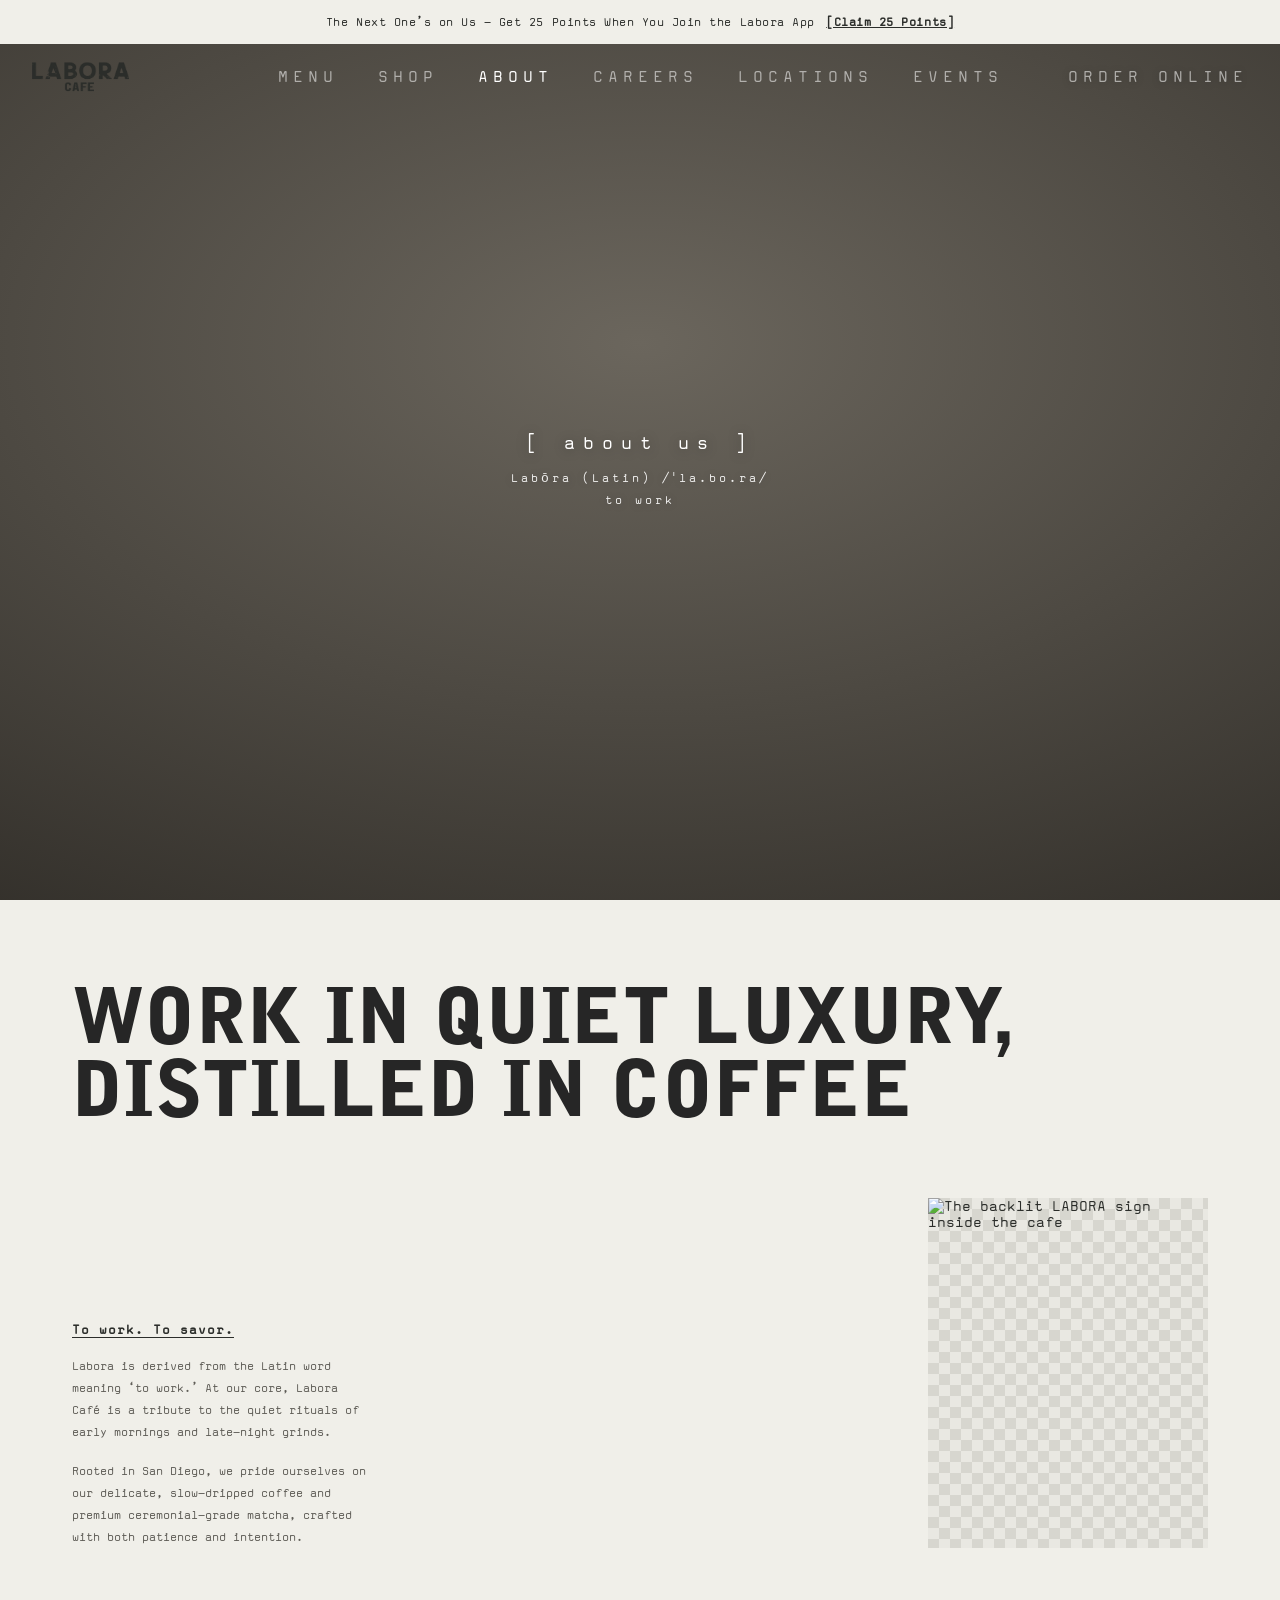
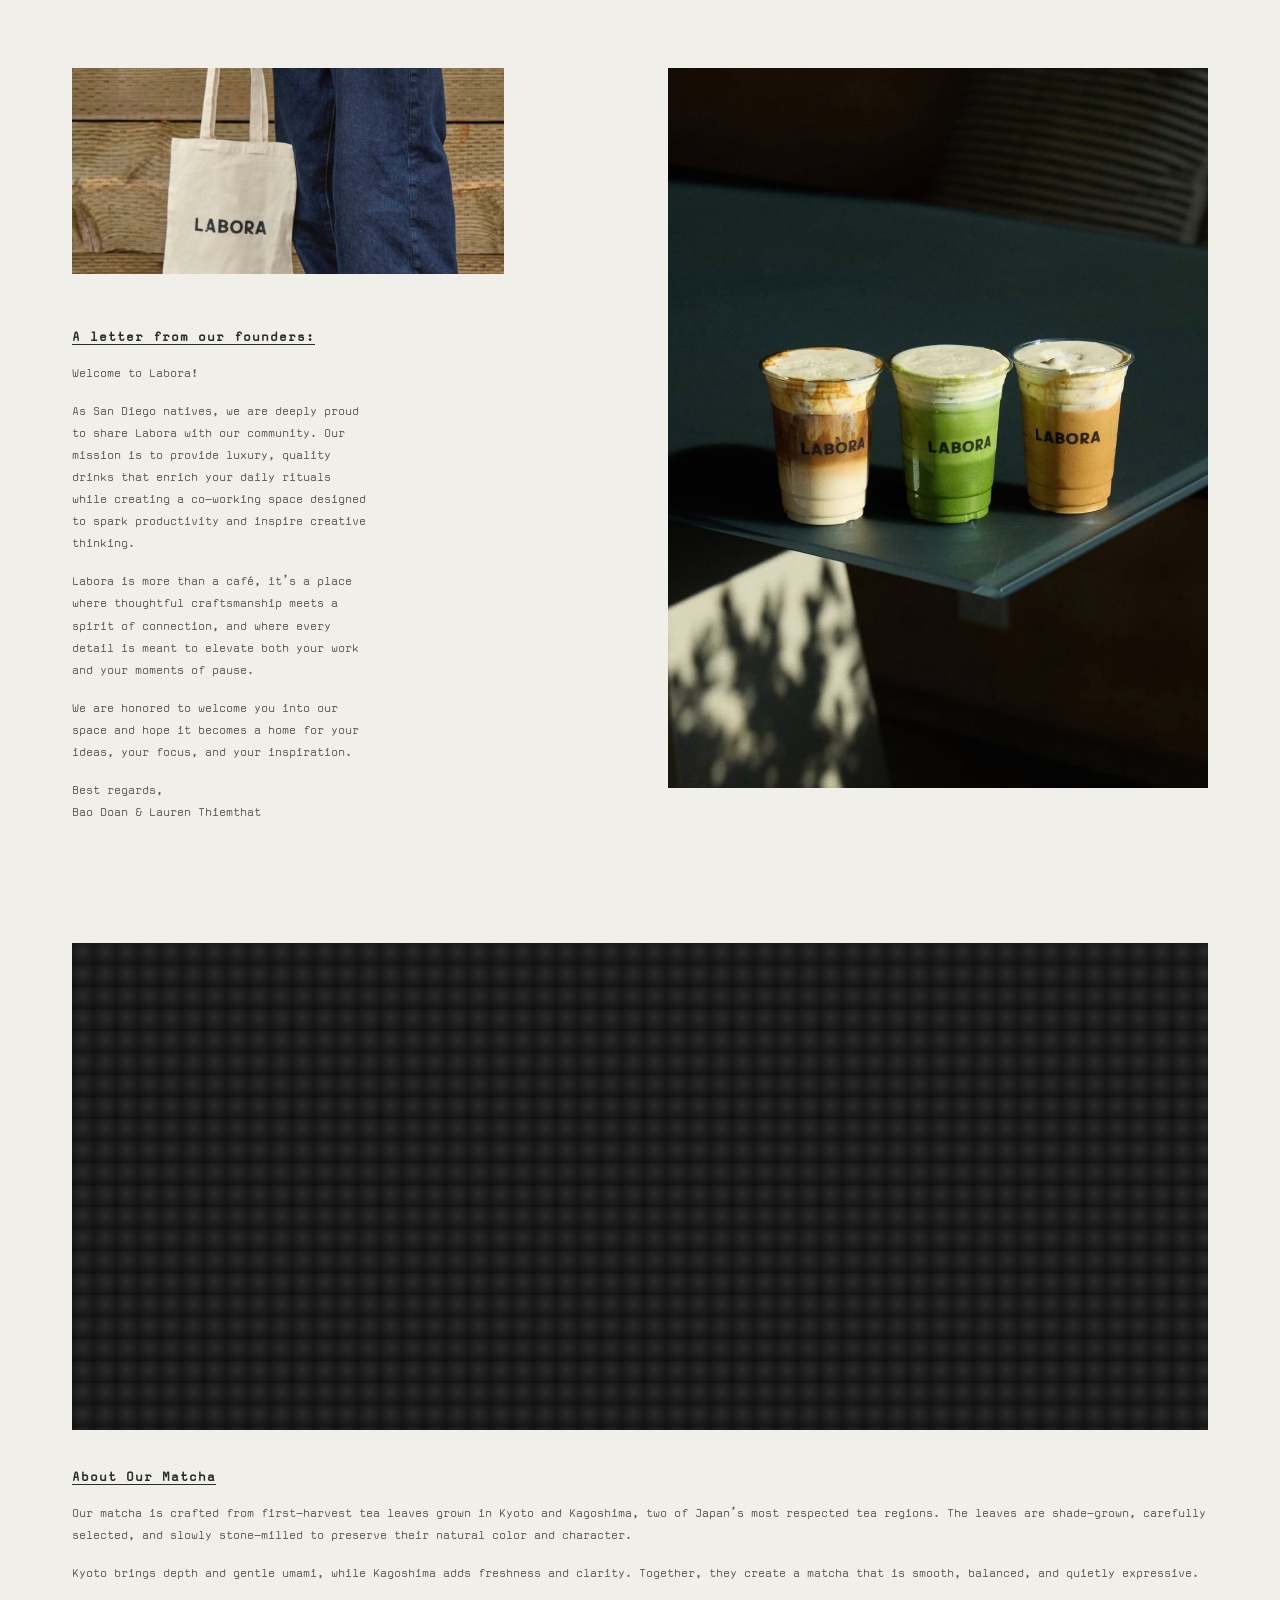
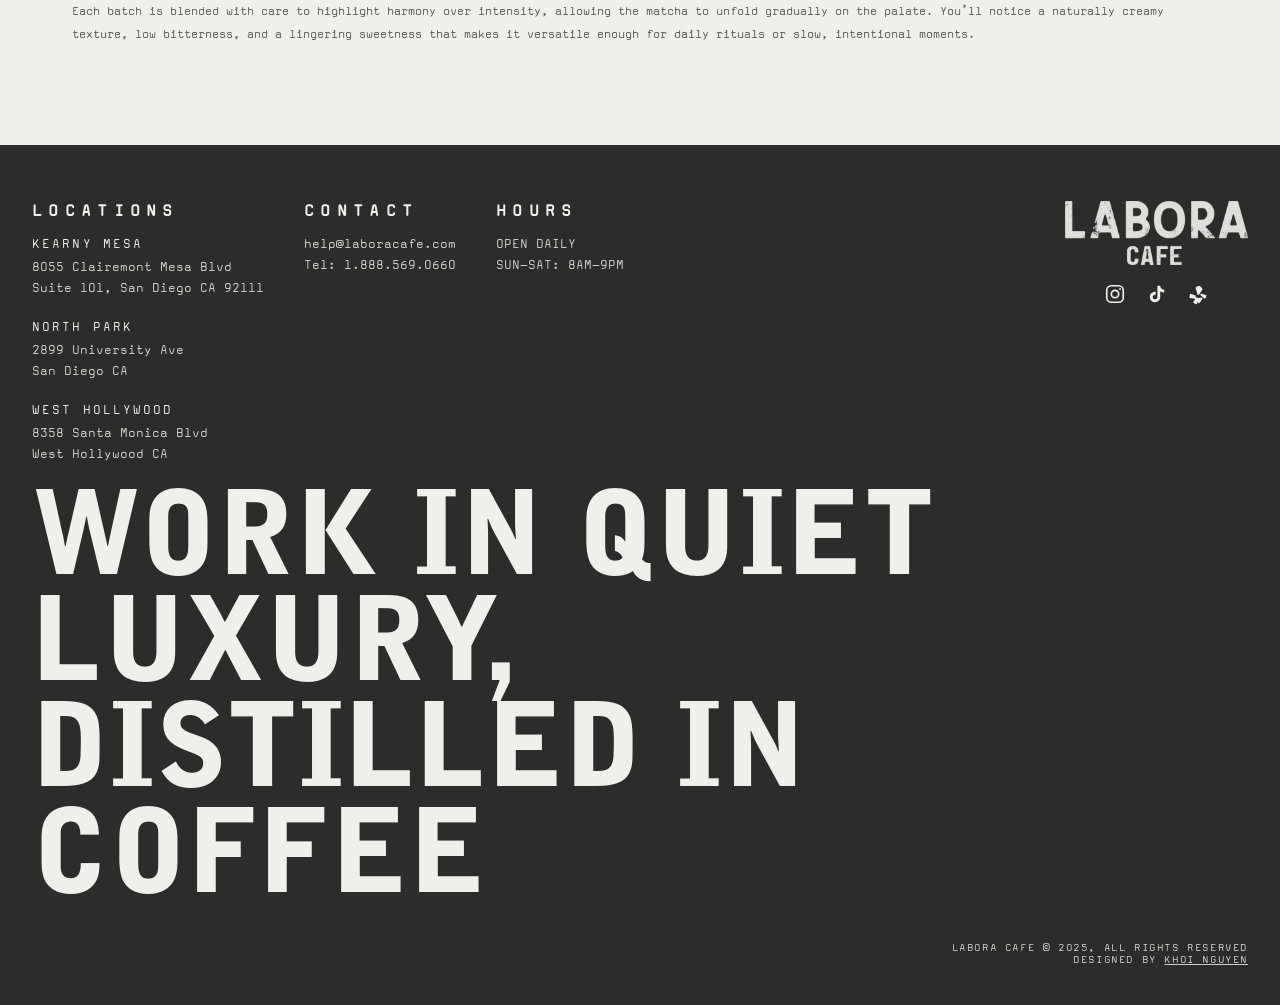
==== commit d45af39b: "update changes" ====
--- a/about.html
+++ b/about.html
@@ -4,19 +4,39 @@
     <meta charset="utf-8" />
     <meta name="viewport" content="width=device-width, initial-scale=1" />
     <title>About — Labora Cafe | Work in Quiet Luxury</title>
-    <meta name="description" content="Labora is Latin for 'to work' — a tribute to early mornings and late-night grinds. Vietnamese coffee and Kyoto matcha, rooted in San Diego." />
-    <link rel="canonical" href="https://laboracafe.com/about.html" />
+    <meta
+      name="description"
+      content="Labora is Latin for 'to work' — a tribute to early mornings and late-night grinds. Slow-drip coffee and Kyoto matcha, rooted in San Diego."
+    />
+    <link rel="canonical" href="https://laboracafe.com/about" />
     <meta property="og:type" content="website" />
     <meta property="og:site_name" content="Labora Cafe" />
-    <meta property="og:title" content="About — Labora Cafe | Work in Quiet Luxury" />
-    <meta property="og:description" content="Labora is Latin for 'to work' — a tribute to early mornings and late-night grinds. Vietnamese coffee and Kyoto matcha, rooted in San Diego." />
-    <meta property="og:url" content="https://laboracafe.com/about.html" />
-    <meta property="og:image" content="https://laboracafe.com/assets/og-image.jpg" />
+    <meta
+      property="og:title"
+      content="About — Labora Cafe | Work in Quiet Luxury"
+    />
+    <meta
+      property="og:description"
+      content="Labora is Latin for 'to work' — a tribute to early mornings and late-night grinds. Slow-drip coffee and Kyoto matcha, rooted in San Diego."
+    />
+    <meta property="og:url" content="https://laboracafe.com/about" />
+    <meta
+      property="og:image"
+      content="https://laboracafe.com/assets/og-image.jpg"
+    />
     <meta property="og:image:width" content="1200" />
     <meta property="og:image:height" content="630" />
-    <meta property="og:image:alt" content="The backlit LABORA sign inside the cafe" />
+    <meta
+      property="og:image:alt"
+      content="The backlit LABORA sign inside the cafe"
+    />
     <meta name="twitter:card" content="summary_large_image" />
-    <link rel="icon" type="image/png" sizes="32x32" href="assets/favicon-32.png" />
+    <link
+      rel="icon"
+      type="image/png"
+      sizes="32x32"
+      href="assets/favicon-32.png"
+    />
     <link rel="apple-touch-icon" href="assets/apple-touch-icon.png" />
     <link rel="stylesheet" href="styles.css" />
   </head>
@@ -26,7 +46,13 @@
       <p>
         The Next One&rsquo;s on Us &mdash; Get 25 Points When You Join the
         Labora App
-        <a href="https://apps.apple.com/us/app/labora-cafe-rewards/id6759777764" class="announce__cta" target="_blank" rel="noopener">[Claim 25 Points]</a>
+        <a
+          href="https://apps.apple.com/us/app/labora-cafe-rewards/id6759777764"
+          class="announce__cta"
+          target="_blank"
+          rel="noopener"
+          >[Claim 25 Points]</a
+        >
       </p>
     </div>
 
@@ -34,22 +60,32 @@
     <section class="about-hero">
       <!-- NAV -->
       <header class="nav">
-        <a href="index.html" class="nav__logo" aria-label="Labora Cafe home">
+        <a href="/" class="nav__logo" aria-label="Labora Cafe home">
           <img src="assets/labora%20logo%20black.png" alt="Labora Cafe" />
         </a>
 
         <nav class="nav__links" aria-label="Primary">
-          <a href="menu.html" class="nav__link">MENU</a>
-          <a href="shop.html" class="nav__link">SHOP</a>
-          <a href="about.html" class="nav__link is-active">ABOUT</a>
-          <a href="careers.html" class="nav__link">CAREERS</a>
-          <a href="locations.html" class="nav__link">LOCATIONS</a>
-          <a href="events.html" class="nav__link">EVENTS</a>
+          <a href="/menu" class="nav__link">MENU</a>
+          <a href="/shop" class="nav__link">SHOP</a>
+          <a href="/about" class="nav__link is-active">ABOUT</a>
+          <a href="/careers" class="nav__link">CAREERS</a>
+          <a href="/locations" class="nav__link">LOCATIONS</a>
+          <a href="/events" class="nav__link">EVENTS</a>
         </nav>
 
-        <a href="https://onlineordering.laboracafe.com/" class="nav__order" target="_blank" rel="noopener">ORDER ONLINE</a>
-
-        <button class="nav__toggle" aria-label="Open menu" aria-expanded="false">
+        <a
+          href="https://onlineordering.laboracafe.com/"
+          class="nav__order"
+          target="_blank"
+          rel="noopener"
+          >ORDER ONLINE</a
+        >
+
+        <button
+          class="nav__toggle"
+          aria-label="Open menu"
+          aria-expanded="false"
+        >
           MENU
         </button>
       </header>
@@ -92,8 +128,8 @@
             </p>
             <p class="about-p">
               Rooted in San Diego, we pride ourselves on our delicate,
-              slow-dripped Vietnamese coffee and premium ceremonial-grade
-              matcha, crafted with both patience and intention.
+              slow-dripped coffee and premium ceremonial-grade matcha, crafted
+              with both patience and intention.
             </p>
           </div>
           <div class="about-img about-view2__img js-scale">
@@ -143,13 +179,13 @@
           </div>
         </div>
         <div class="about-img about-view1__big js-scale">
-            <img
-              src="assets/img3.jpg"
-              alt="Three iced Labora drinks in branded cups — coffee, matcha, and a foam-layered latte"
-              loading="lazy"
-              decoding="async"
-            />
-          </div>
+          <img
+            src="assets/img3.jpg"
+            alt="Three iced Labora drinks in branded cups — coffee, matcha, and a foam-layered latte"
+            loading="lazy"
+            decoding="async"
+          />
+        </div>
       </section>
 
       <!-- VIEW THREE — wide media + About Our Matcha (full width) -->
@@ -220,7 +256,12 @@
             alt="Labora Cafe"
           />
           <div class="footer__social">
-            <a href="https://www.instagram.com/laboracafe/" aria-label="Instagram" target="_blank" rel="noopener">
+            <a
+              href="https://www.instagram.com/laboracafe/"
+              aria-label="Instagram"
+              target="_blank"
+              rel="noopener"
+            >
               <svg
                 viewBox="0 0 24 24"
                 width="22"
@@ -240,15 +281,35 @@
                 />
               </svg>
             </a>
-            <a href="https://www.tiktok.com/@laboracafe" aria-label="TikTok" target="_blank" rel="noopener">
-              <svg viewBox="0 0 24 24" width="22" height="22" fill="currentColor">
+            <a
+              href="https://www.tiktok.com/@laboracafe"
+              aria-label="TikTok"
+              target="_blank"
+              rel="noopener"
+            >
+              <svg
+                viewBox="0 0 24 24"
+                width="22"
+                height="22"
+                fill="currentColor"
+              >
                 <path
                   d="M16.6 5.82A4.28 4.28 0 0 1 15.54 3h-3.09v12.4a2.59 2.59 0 0 1-2.59 2.5 2.6 2.6 0 0 1-2.6-2.6c0-1.72 1.66-3.01 3.37-2.48V9.66c-3.45-.46-6.47 2.22-6.47 5.64 0 3.33 2.76 5.7 5.69 5.7 3.14 0 5.69-2.55 5.69-5.7V9.01a7.35 7.35 0 0 0 4.3 1.38V7.3c-1.4 0-2.7-.53-3.24-1.48z"
                 />
               </svg>
             </a>
-            <a href="https://www.yelp.com/biz/labora-kearny-mesa-san-diego?osq=Labora+-+Kearny+Mesa&amp;dd_referrer=https%3A%2F%2Fwww.yelp.com%2F" aria-label="Yelp" target="_blank" rel="noopener">
-              <svg viewBox="0 0 24 24" width="22" height="22" fill="currentColor">
+            <a
+              href="https://www.yelp.com/biz/labora-kearny-mesa-san-diego?osq=Labora+-+Kearny+Mesa&amp;dd_referrer=https%3A%2F%2Fwww.yelp.com%2F"
+              aria-label="Yelp"
+              target="_blank"
+              rel="noopener"
+            >
+              <svg
+                viewBox="0 0 24 24"
+                width="22"
+                height="22"
+                fill="currentColor"
+              >
                 <path
                   d="M12.5 3c-.6 0-3.5.9-3.9 1.5-.3.4-.2.9-.1 1.4l1.7 6.2c.2.7.6 1 1 1 .3 0 .6-.2.9-.6l3.3-4.9c.3-.5.5-.9.3-1.4C15.4 5.6 13.1 3 12.5 3zM8.2 13.6 3.6 12c-.5-.1-1-.2-1.4.2-.4.5-.7 3.1-.4 3.7.2.5.7.7 1.2.8l4.7.4c.6 0 1-.2 1.1-.6.2-.5 0-.9-.4-1.2zm1.9 2.1c-.4-.2-.9-.1-1.2.3l-2.7 3.9c-.3.4-.5.9-.3 1.4.3.6 2.5 1.9 3.1 1.8.6 0 .9-.5 1-1l.7-4.8c.1-.6-.1-1-.5-1.2zm5.6.6c-.2-.4-.6-.6-1.1-.5l-4.7 1c-.6.1-.9.5-.9 1 0 .6 2.1 4 2.6 4.2.5.2 1-.1 1.3-.5l2.6-4c.3-.4.4-.8.2-1.2zm3.6-3.2-4.6-1.4c-.5-.1-1 0-1.2.5-.2.4 0 .9.3 1.2l3.6 3.2c.4.3.8.5 1.3.3.6-.3 1.6-2.7 1.5-3.3-.1-.5-.5-.8-.9-.5z"
                 />
--- a/styles.css
+++ b/styles.css
@@ -1758,7 +1758,8 @@
 /* --- Typed greeting, played out before the panel leaves --- */
 .loader__type {
   position: relative;
-  margin-top: 30px;
+  /* margin-top: 30px; */ /* paired with the commented-out logo in index.html —
+     with the logo hidden this would push the line off centre */
   font-family: var(--font-mono);
   font-size: 13px;
   letter-spacing: 5px;
